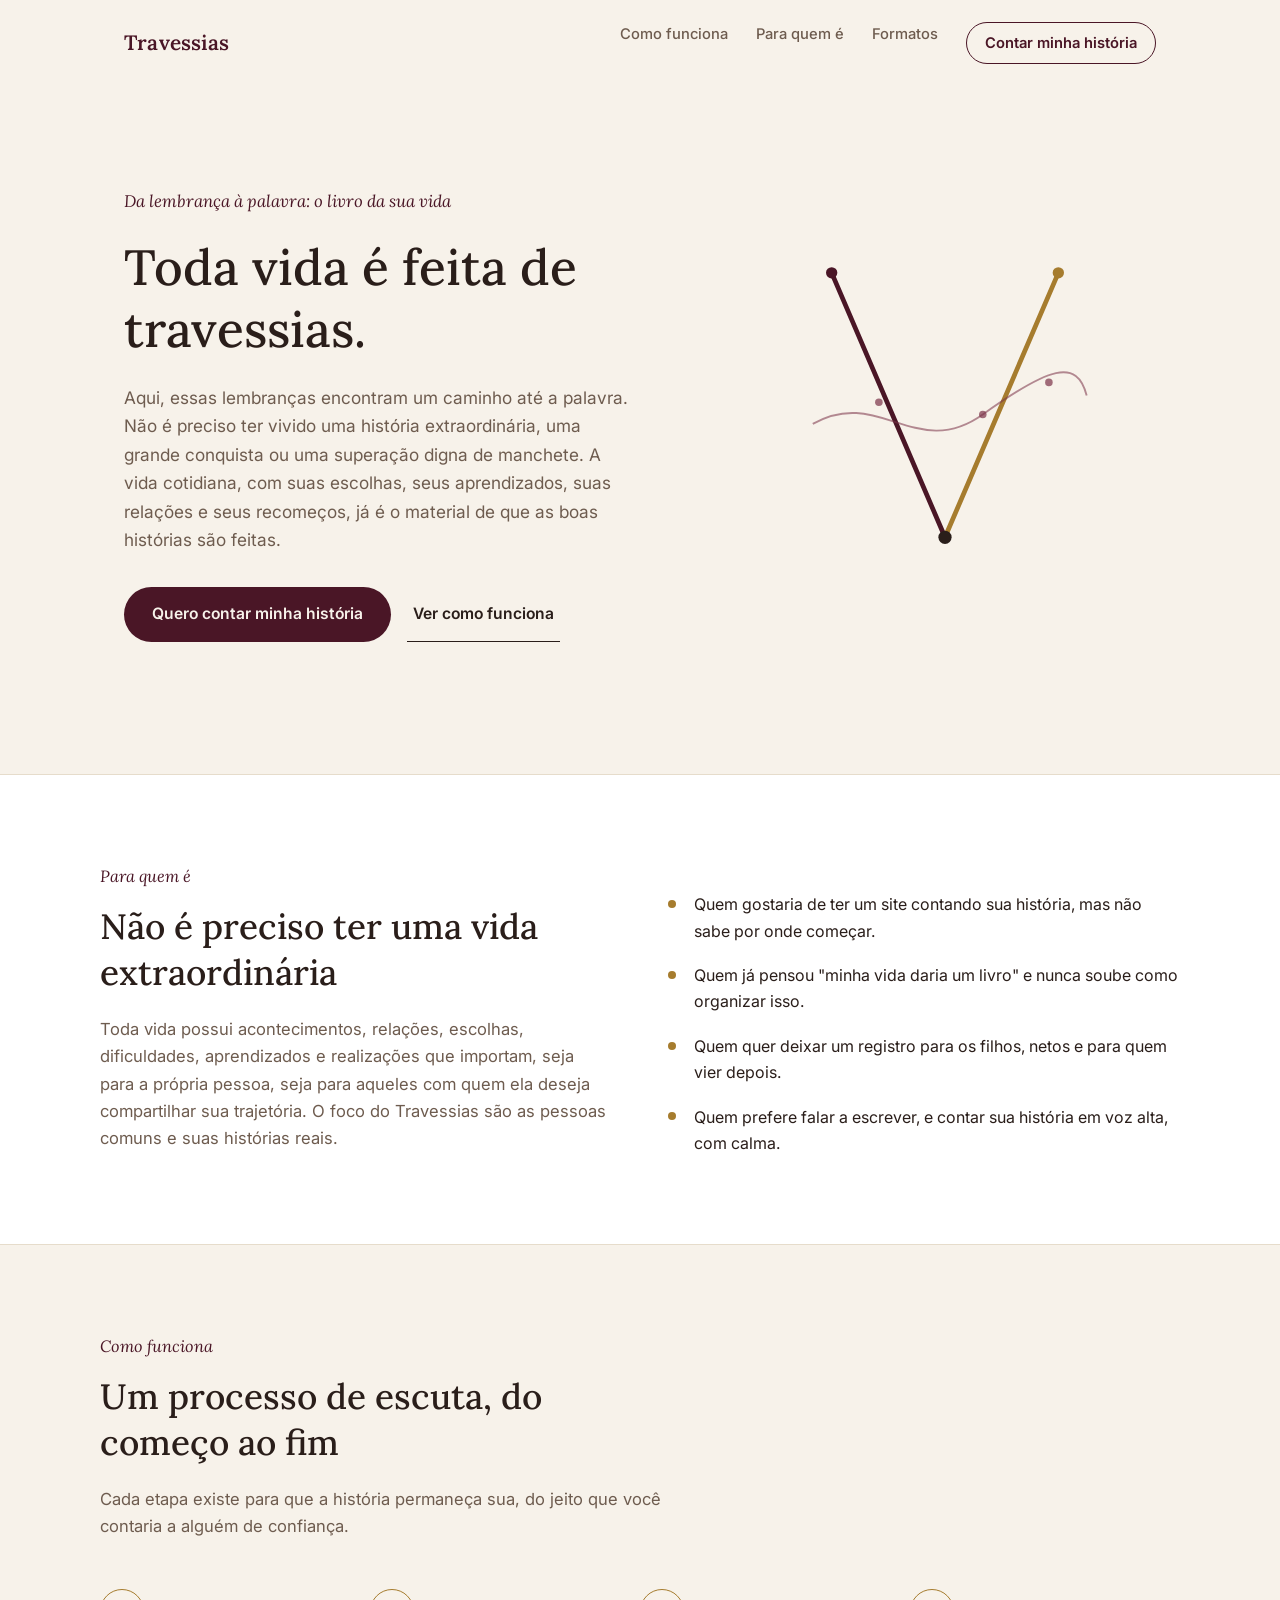
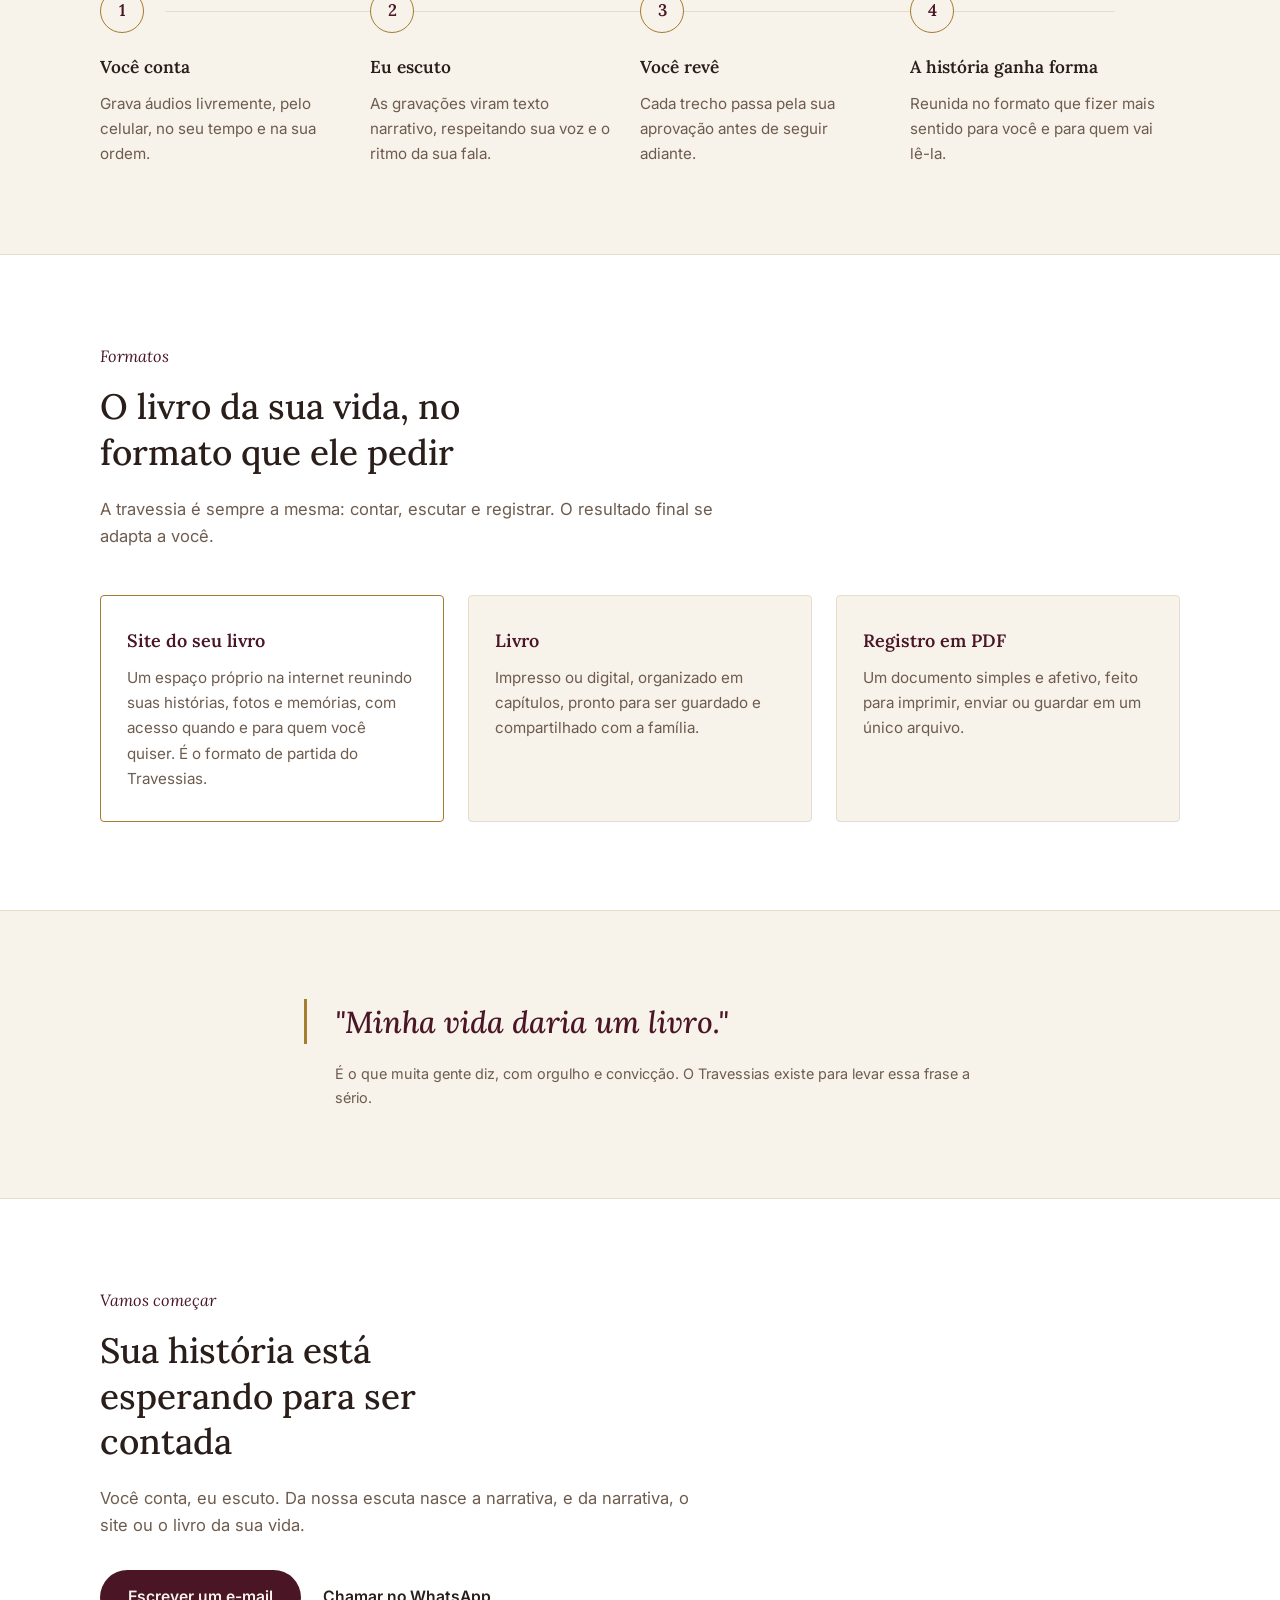
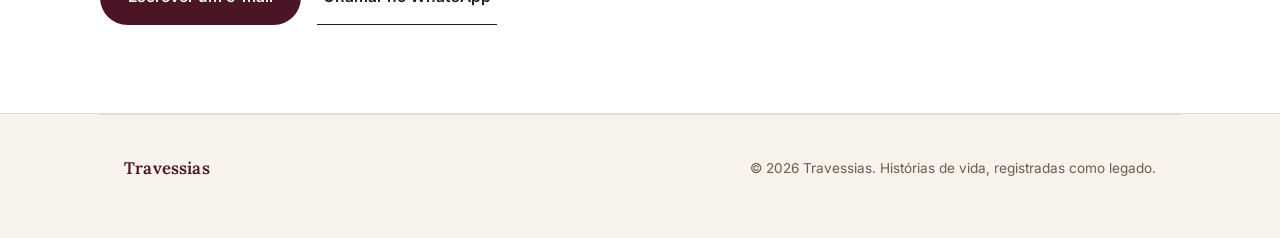
==== index.html @ 2cce1ff2 "Add files via upload" ====
<!doctype html>
<html lang="pt-BR">
<head>
<meta charset="UTF-8">
<meta name="viewport" content="width=device-width, initial-scale=1.0">
<title>Travessias — Da lembrança à palavra: o livro da sua vida</title>
<meta name="description" content="Travessias é um espaço para contar, escutar e registrar histórias de vida. Sua trajetória, transformada em narrativa e, se você quiser, em livro.">
<link rel="stylesheet" href="style.css">
</head>
<body>

<header class="site" id="topo">
  <div class="site-head-row">
    <a class="brand" href="#topo">Travessias</a>
    <nav class="site-nav">
      <a href="#como-funciona">Como funciona</a>
      <a href="#para-quem">Para quem é</a>
      <a href="#formatos">Formatos</a>
      <a class="nav-cta" href="#contato">Contar minha história</a>
    </nav>
  </div>
</header>

<section class="hero">
  <div class="hero-copy">
    <p class="hero-eyebrow">Da lembrança à palavra: o livro da sua vida</p>
    <h1 class="serif">Toda vida é feita de travessias.</h1>
    <p class="lead">Aqui, essas lembranças encontram um caminho até a palavra. Não é preciso ter vivido uma história extraordinária, uma grande conquista ou uma superação digna de manchete. A vida cotidiana, com suas escolhas, seus aprendizados, suas relações e seus recomeços, já é o material de que as boas histórias são feitas.</p>
    <div class="hero-actions">
      <a class="btn-primary" href="#contato">Quero contar minha história</a>
      <a class="btn-secondary" href="#como-funciona">Ver como funciona</a>
    </div>
  </div>

  <div class="hero-art" aria-hidden="true">
    <svg viewBox="0 0 360 420" xmlns="http://www.w3.org/2000/svg" style="width:100%;height:100%;max-width:340px">
      <path d="M60 60 L180 340" stroke="#4a1626" stroke-width="5" stroke-linecap="round" fill="none"/>
      <path d="M300 60 L180 340" stroke="#a67c2e" stroke-width="5" stroke-linecap="round" fill="none"/>
      <path d="M40 220 C 110 180, 150 260, 220 210 S 320 150, 330 190" stroke="#7a3247" stroke-width="2" fill="none" opacity="0.55"/>
      <circle cx="60" cy="60" r="6" fill="#4a1626"/>
      <circle cx="300" cy="60" r="6" fill="#a67c2e"/>
      <circle cx="180" cy="340" r="7" fill="#2a1e1a"/>
      <circle cx="110" cy="197" r="4" fill="#7a3247" opacity="0.7"/>
      <circle cx="220" cy="210" r="4" fill="#7a3247" opacity="0.7"/>
      <circle cx="290" cy="176" r="4" fill="#7a3247" opacity="0.7"/>
    </svg>
  </div>
</section>

<section class="section-alt" id="para-quem">
  <div class="section-inner who-grid">
    <div>
      <p class="section-kicker">Para quem é</p>
      <h2 class="serif section-title">Não é preciso ter uma vida extraordinária</h2>
      <p class="section-text">Toda vida possui acontecimentos, relações, escolhas, dificuldades, aprendizados e realizações que importam, seja para a própria pessoa, seja para aqueles com quem ela deseja compartilhar sua trajetória. O foco do Travessias são as pessoas comuns e suas histórias reais.</p>
    </div>
    <ul class="who-list">
      <li>Quem gostaria de ter um site contando sua história, mas não sabe por onde começar.</li>
      <li>Quem já pensou "minha vida daria um livro" e nunca soube como organizar isso.</li>
      <li>Quem quer deixar um registro para os filhos, netos e para quem vier depois.</li>
      <li>Quem prefere falar a escrever, e contar sua história em voz alta, com calma.</li>
    </ul>
  </div>
</section>

<section id="como-funciona">
  <div class="section-inner">
    <p class="section-kicker">Como funciona</p>
    <h2 class="serif section-title">Um processo de escuta, do começo ao fim</h2>
    <p class="section-text">Cada etapa existe para que a história permaneça sua, do jeito que você contaria a alguém de confiança.</p>

    <div class="process">
      <div class="step">
        <div class="step-mark serif">1</div>
        <h3 class="serif">Você conta</h3>
        <p>Grava áudios livremente, pelo celular, no seu tempo e na sua ordem.</p>
      </div>
      <div class="step">
        <div class="step-mark serif">2</div>
        <h3 class="serif">Eu escuto</h3>
        <p>As gravações viram texto narrativo, respeitando sua voz e o ritmo da sua fala.</p>
      </div>
      <div class="step">
        <div class="step-mark serif">3</div>
        <h3 class="serif">Você revê</h3>
        <p>Cada trecho passa pela sua aprovação antes de seguir adiante.</p>
      </div>
      <div class="step">
        <div class="step-mark serif">4</div>
        <h3 class="serif">A história ganha forma</h3>
        <p>Reunida no formato que fizer mais sentido para você e para quem vai lê-la.</p>
      </div>
    </div>
  </div>
</section>

<section class="section-alt" id="formatos">
  <div class="section-inner">
    <p class="section-kicker">Formatos</p>
    <h2 class="serif section-title">O livro da sua vida, no formato que ele pedir</h2>
    <p class="section-text">A travessia é sempre a mesma: contar, escutar e registrar. O resultado final se adapta a você.</p>

    <div class="formats">
      <div class="format-card format-card-priority">
        <h3 class="serif">Site do seu livro</h3>
        <p>Um espaço próprio na internet reunindo suas histórias, fotos e memórias, com acesso quando e para quem você quiser. É o formato de partida do Travessias.</p>
      </div>
      <div class="format-card">
        <h3 class="serif">Livro</h3>
        <p>Impresso ou digital, organizado em capítulos, pronto para ser guardado e compartilhado com a família.</p>
      </div>
      <div class="format-card">
        <h3 class="serif">Registro em PDF</h3>
        <p>Um documento simples e afetivo, feito para imprimir, enviar ou guardar em um único arquivo.</p>
      </div>
    </div>
  </div>
</section>

<section>
  <div class="quote-block">
    <blockquote class="serif">"Minha vida daria um livro."</blockquote>
    <cite>É o que muita gente diz, com orgulho e convicção. O Travessias existe para levar essa frase a sério.</cite>
  </div>
</section>

<section class="section-alt cta-final" id="contato">
  <div class="section-inner">
    <p class="section-kicker">Vamos começar</p>
    <h2 class="serif section-title">Sua história está esperando para ser contada</h2>
    <p class="section-text">Você conta, eu escuto. Da nossa escuta nasce a narrativa, e da narrativa, o site ou o livro da sua vida.</p>
    <div class="contact-row">
      <a class="btn-primary" href="mailto:contato@travessias.com.br">Escrever um e-mail</a>
      <a class="btn-secondary" href="https://wa.me/5500000000000" target="_blank" rel="noopener">Chamar no WhatsApp</a>
    </div>
  </div>
</section>

<footer class="site">
  <a class="brand serif" href="#topo">Travessias</a>
  <p>© 2026 Travessias. Histórias de vida, registradas como legado.</p>
</footer>

<script>
  const header = document.querySelector('header.site');
  window.addEventListener('scroll', () => {
    header.classList.toggle('scrolled', window.scrollY > 8);
  }, { passive: true });
</script>

</body>
</html>
---- style.css ----
@import url('https://fonts.googleapis.com/css2?family=Lora:ital,wght@0,400;0,500;0,600;1,400;1,500&family=Inter:wght@400;500;600;700&display=swap');

:root {
  --paper: #f7f2ea;
  --surface: #ffffff;
  --ink: #2a1e1a;
  --ink-soft: #6e5c4f;
  --line: #e6dccb;
  --max-wide: 1080px;

  --maroon: #4a1626;
  --maroon-soft: #7a3247;
  --maroon-tint: #f1e3e6;
  --gold: #a67c2e;
  --gold-tint: #f3ecdc;
}

* { box-sizing: border-box; }
html { -webkit-text-size-adjust: 100%; scroll-behavior: smooth; }

body {
  margin: 0;
  background: var(--paper);
  color: var(--ink);
  font-family: 'Inter', -apple-system, sans-serif;
  font-size: 17px;
  line-height: 1.65;
  -webkit-font-smoothing: antialiased;
}

a { color: inherit; }
.serif { font-family: 'Lora', Georgia, serif; }
img { max-width: 100%; }

/* ---------- Header ---------- */
header.site {
  background: var(--paper);
  position: sticky;
  top: 0;
  z-index: 10;
  border-bottom: 1px solid transparent;
  transition: border-color 0.2s ease, background 0.2s ease;
}
header.site.scrolled {
  background: rgba(247, 242, 234, 0.92);
  backdrop-filter: blur(6px);
  border-bottom-color: var(--line);
}

.site-head-row {
  max-width: var(--max-wide);
  margin: 0 auto;
  padding: 22px 24px;
  display: flex;
  justify-content: space-between;
  align-items: center;
  gap: 16px;
}

.brand {
  font-family: 'Lora', serif;
  font-weight: 600;
  font-size: 1.3rem;
  color: var(--maroon);
  letter-spacing: 0.01em;
  text-decoration: none;
}

.site-nav {
  display: flex;
  gap: 28px;
}
.site-nav a {
  font-size: 0.92rem;
  font-weight: 500;
  color: var(--ink-soft);
  text-decoration: none;
}
.site-nav a:hover { color: var(--maroon); }

.nav-cta {
  border: 1px solid var(--maroon);
  border-radius: 999px;
  padding: 8px 18px;
  color: var(--maroon) !important;
  font-weight: 600 !important;
}
.nav-cta:hover { background: var(--maroon); color: var(--paper) !important; }

/* ---------- Hero ---------- */
.hero {
  position: relative;
  max-width: var(--max-wide);
  margin: 0 auto;
  padding: 64px 24px 96px;
  display: grid;
  grid-template-columns: 1.15fr 0.85fr;
  gap: 40px;
  align-items: center;
  overflow: hidden;
}

.hero-eyebrow {
  font-family: 'Lora', serif;
  font-style: italic;
  color: var(--maroon);
  font-size: 1.05rem;
  margin: 0 0 20px;
}

.hero h1 {
  font-family: 'Lora', serif;
  font-weight: 500;
  font-size: clamp(2.1rem, 4.2vw, 3.1rem);
  line-height: 1.25;
  margin: 0 0 24px;
  max-width: 15ch;
}

.hero p.lead {
  color: var(--ink-soft);
  font-size: 1.08rem;
  max-width: 46ch;
  margin: 0 0 32px;
}

.hero-actions {
  display: flex;
  gap: 16px;
  flex-wrap: wrap;
}

.btn-primary {
  display: inline-block;
  background: var(--maroon);
  color: var(--paper);
  text-decoration: none;
  font-weight: 600;
  font-size: 0.98rem;
  padding: 14px 28px;
  border-radius: 999px;
  transition: background 0.2s ease;
}
.btn-primary:hover { background: var(--maroon-soft); }

.btn-secondary {
  display: inline-flex;
  align-items: center;
  color: var(--ink);
  text-decoration: none;
  font-weight: 600;
  font-size: 0.98rem;
  padding: 14px 6px;
  border-bottom: 1px solid var(--ink);
}
.btn-secondary:hover { color: var(--maroon); border-color: var(--maroon); }

.hero-art {
  position: relative;
  aspect-ratio: 4 / 5;
  display: flex;
  align-items: center;
  justify-content: center;
}

/* ---------- Section shell ---------- */
section {
  padding: 88px 24px;
}
.section-inner {
  max-width: var(--max-wide);
  margin: 0 auto;
}
.section-alt { background: var(--surface); border-top: 1px solid var(--line); border-bottom: 1px solid var(--line); }

.section-kicker {
  font-family: 'Lora', serif;
  font-style: italic;
  color: var(--maroon);
  font-size: 1.02rem;
  margin: 0 0 14px;
}

.section-title {
  font-family: 'Lora', serif;
  font-weight: 500;
  font-size: clamp(1.6rem, 3vw, 2.2rem);
  line-height: 1.3;
  margin: 0 0 20px;
  max-width: 22ch;
}

.section-text {
  color: var(--ink-soft);
  font-size: 1.04rem;
  max-width: 62ch;
  margin: 0;
}

/* ---------- Para quem é ---------- */
.who-grid {
  display: grid;
  grid-template-columns: 1fr 1fr;
  gap: 56px;
  align-items: start;
}

.who-list {
  list-style: none;
  margin: 28px 0 0;
  padding: 0;
  display: grid;
  gap: 18px;
}
.who-list li {
  padding-left: 26px;
  position: relative;
  color: var(--ink);
  font-size: 1rem;
}
.who-list li::before {
  content: "";
  position: absolute;
  left: 0;
  top: 0.55em;
  width: 8px;
  height: 8px;
  border-radius: 50%;
  background: var(--gold);
}

/* ---------- Como funciona ---------- */
.process {
  display: grid;
  grid-template-columns: repeat(4, 1fr);
  gap: 0;
  margin-top: 48px;
  position: relative;
}
.process::before {
  content: "";
  position: absolute;
  top: 22px;
  left: 6%;
  right: 6%;
  height: 1px;
  background: var(--line);
}
.step {
  position: relative;
  padding-right: 24px;
}
.step-mark {
  width: 44px;
  height: 44px;
  border-radius: 50%;
  background: var(--paper);
  border: 1px solid var(--gold);
  color: var(--maroon);
  font-family: 'Lora', serif;
  font-weight: 600;
  font-size: 1.05rem;
  display: flex;
  align-items: center;
  justify-content: center;
  margin-bottom: 20px;
  position: relative;
  z-index: 1;
}
.step h3 {
  font-family: 'Lora', serif;
  font-weight: 600;
  font-size: 1.08rem;
  margin: 0 0 10px;
}
.step p {
  color: var(--ink-soft);
  font-size: 0.95rem;
  margin: 0;
  max-width: 30ch;
}

/* ---------- Formatos ---------- */
.formats {
  display: grid;
  grid-template-columns: repeat(3, 1fr);
  gap: 24px;
  margin-top: 44px;
}
.format-card {
  background: var(--paper);
  border: 1px solid var(--line);
  border-radius: 4px;
  padding: 30px 26px;
}
.format-card-priority {
  border-color: var(--gold);
  background: var(--surface);
}

.format-card h3 {
  font-family: 'Lora', serif;
  font-weight: 600;
  font-size: 1.12rem;
  margin: 0 0 10px;
  color: var(--maroon);
}
.format-card p {
  color: var(--ink-soft);
  font-size: 0.95rem;
  margin: 0;
}

/* ---------- Citação ---------- */
.quote-block {
  max-width: 720px;
  margin: 0 auto;
  text-align: left;
  padding: 0 24px;
}
.quote-block blockquote {
  font-family: 'Lora', serif;
  font-style: italic;
  font-weight: 500;
  font-size: clamp(1.4rem, 2.6vw, 1.9rem);
  line-height: 1.5;
  color: var(--maroon);
  margin: 0;
  border-left: 3px solid var(--gold);
  padding-left: 28px;
}
.quote-block cite {
  display: block;
  margin-top: 18px;
  font-style: normal;
  font-size: 0.9rem;
  color: var(--ink-soft);
  padding-left: 31px;
}

/* ---------- Contato / CTA final ---------- */
.cta-final {
  text-align: left;
}
.cta-final .section-title { max-width: 18ch; }
.contact-row {
  display: flex;
  gap: 16px;
  flex-wrap: wrap;
  margin-top: 30px;
}

/* ---------- Footer ---------- */
footer.site {
  max-width: var(--max-wide);
  margin: 0 auto;
  padding: 40px 24px 56px;
  border-top: 1px solid var(--line);
  display: flex;
  justify-content: space-between;
  align-items: center;
  flex-wrap: wrap;
  gap: 12px;
}
footer.site .brand { font-size: 1.05rem; }
footer.site p {
  font-size: 0.85rem;
  color: var(--ink-soft);
  margin: 0;
}

/* ---------- Responsive ---------- */
@media (max-width: 860px) {
  .hero { grid-template-columns: 1fr; padding-top: 40px; }
  .hero-art { aspect-ratio: 16 / 9; order: -1; }
  .who-grid { grid-template-columns: 1fr; gap: 32px; }
  .process { grid-template-columns: 1fr 1fr; gap: 36px 24px; }
  .process::before { display: none; }
  .formats { grid-template-columns: 1fr; }
}
@media (max-width: 560px) {
  .process { grid-template-columns: 1fr; }
  .site-nav { display: none; }
}

@media (prefers-reduced-motion: reduce) {
  html { scroll-behavior: auto; }
  * { transition: none !important; }
}
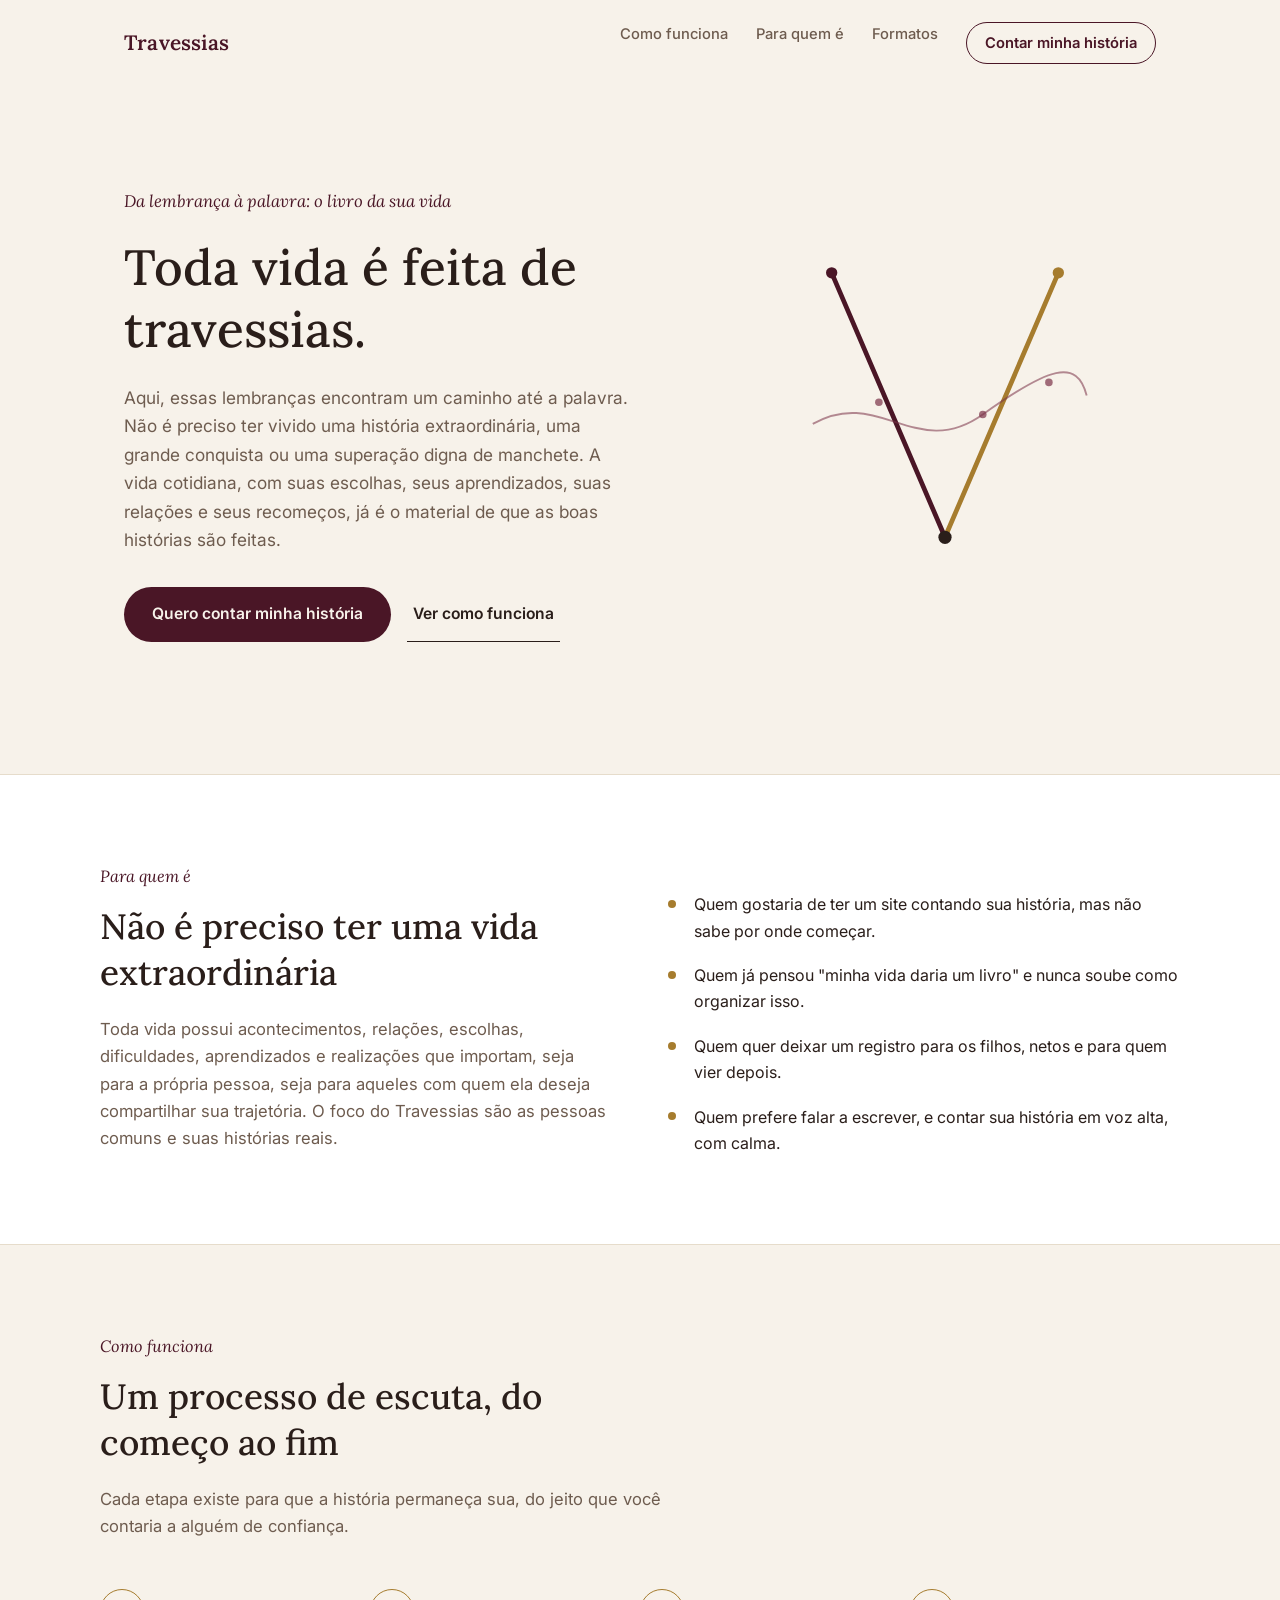
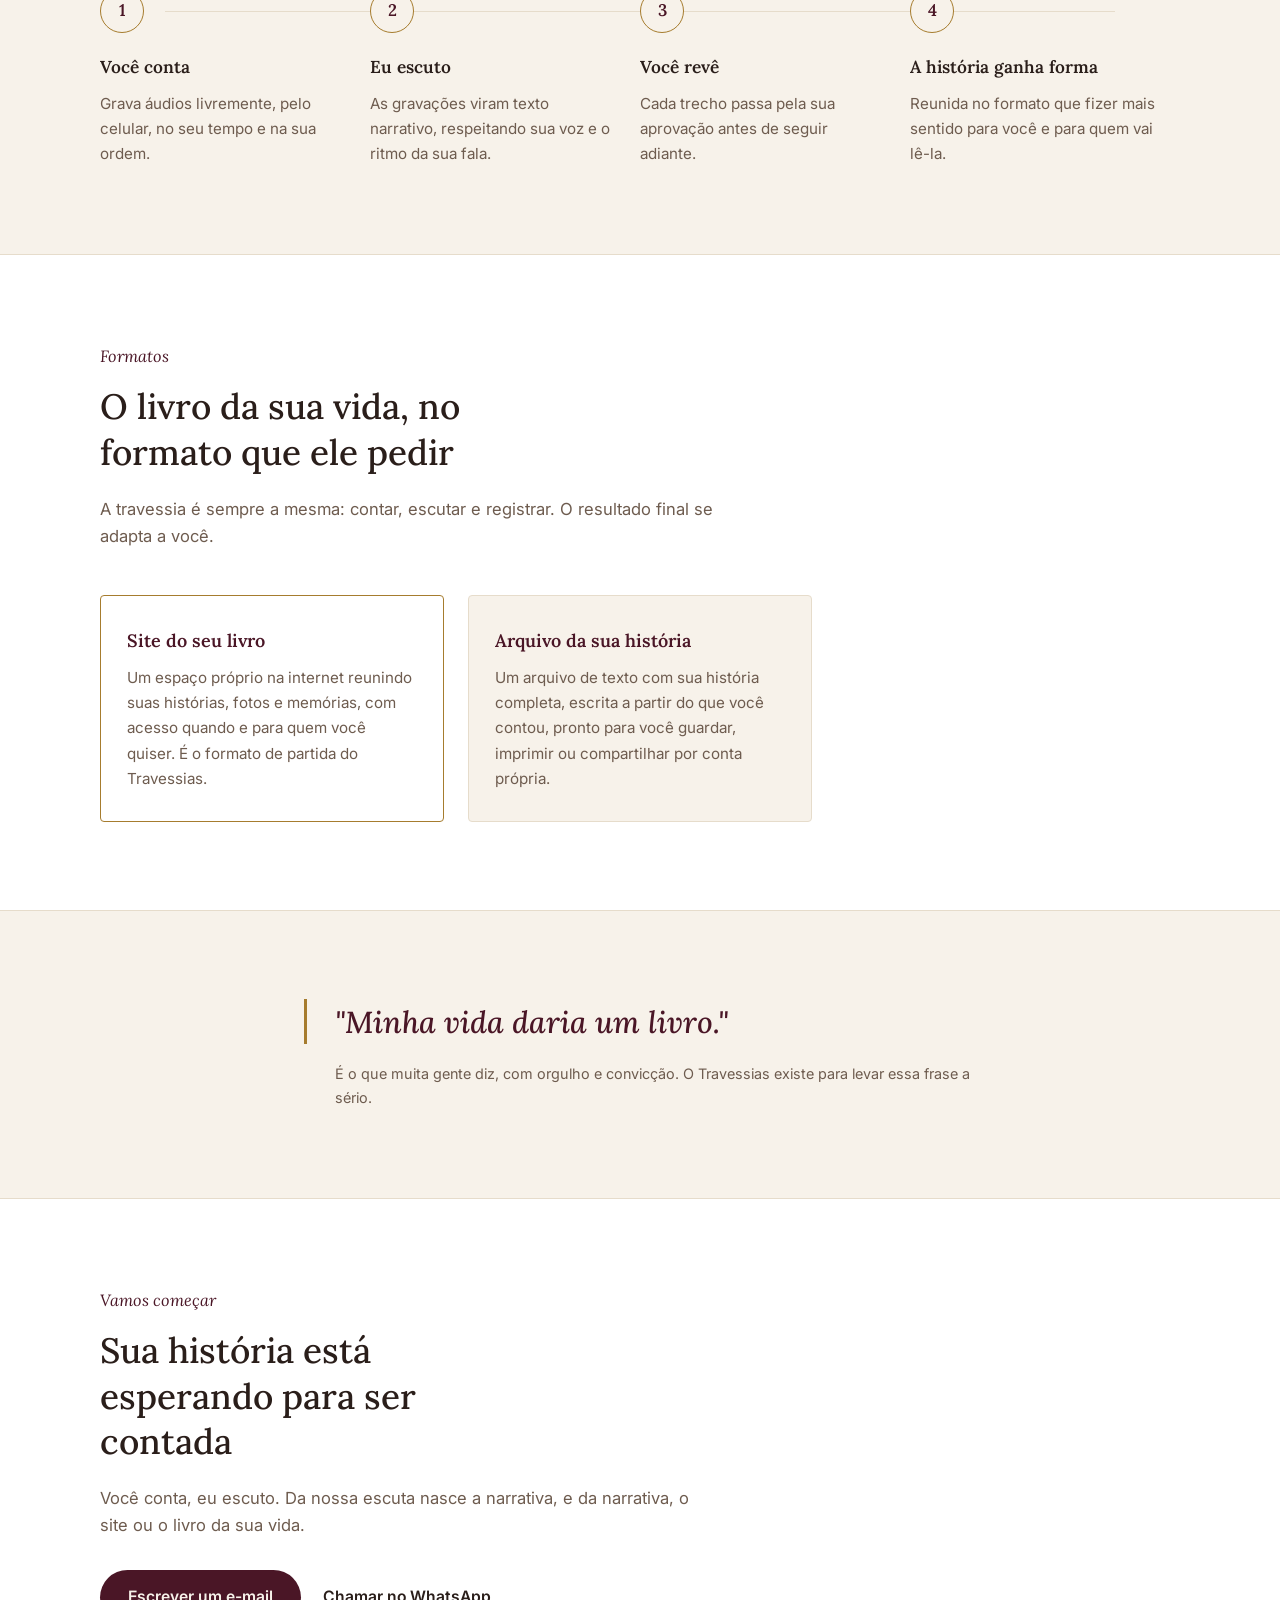
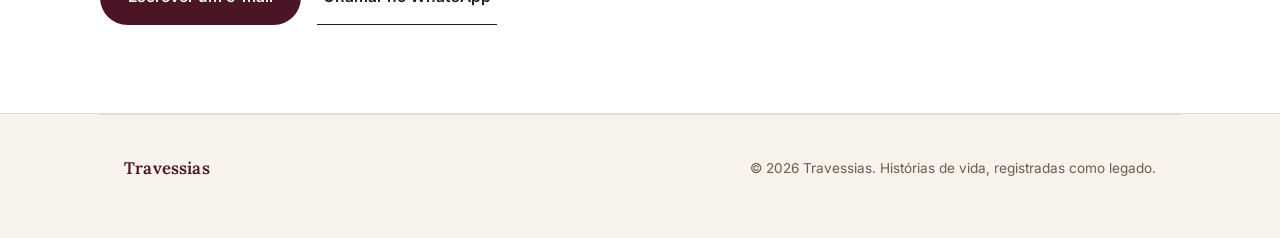
==== commit 7e61f5a7: "Add files via upload" ====
--- a/index.html
+++ b/index.html
@@ -100,18 +100,14 @@
     <h2 class="serif section-title">O livro da sua vida, no formato que ele pedir</h2>
     <p class="section-text">A travessia é sempre a mesma: contar, escutar e registrar. O resultado final se adapta a você.</p>
 
-    <div class="formats">
+    <div class="formats formats-2">
       <div class="format-card format-card-priority">
         <h3 class="serif">Site do seu livro</h3>
         <p>Um espaço próprio na internet reunindo suas histórias, fotos e memórias, com acesso quando e para quem você quiser. É o formato de partida do Travessias.</p>
       </div>
       <div class="format-card">
-        <h3 class="serif">Livro</h3>
-        <p>Impresso ou digital, organizado em capítulos, pronto para ser guardado e compartilhado com a família.</p>
-      </div>
-      <div class="format-card">
-        <h3 class="serif">Registro em PDF</h3>
-        <p>Um documento simples e afetivo, feito para imprimir, enviar ou guardar em um único arquivo.</p>
+        <h3 class="serif">Arquivo da sua história</h3>
+        <p>Um arquivo de texto com sua história completa, escrita a partir do que você contou, pronto para você guardar, imprimir ou compartilhar por conta própria.</p>
       </div>
     </div>
   </div>
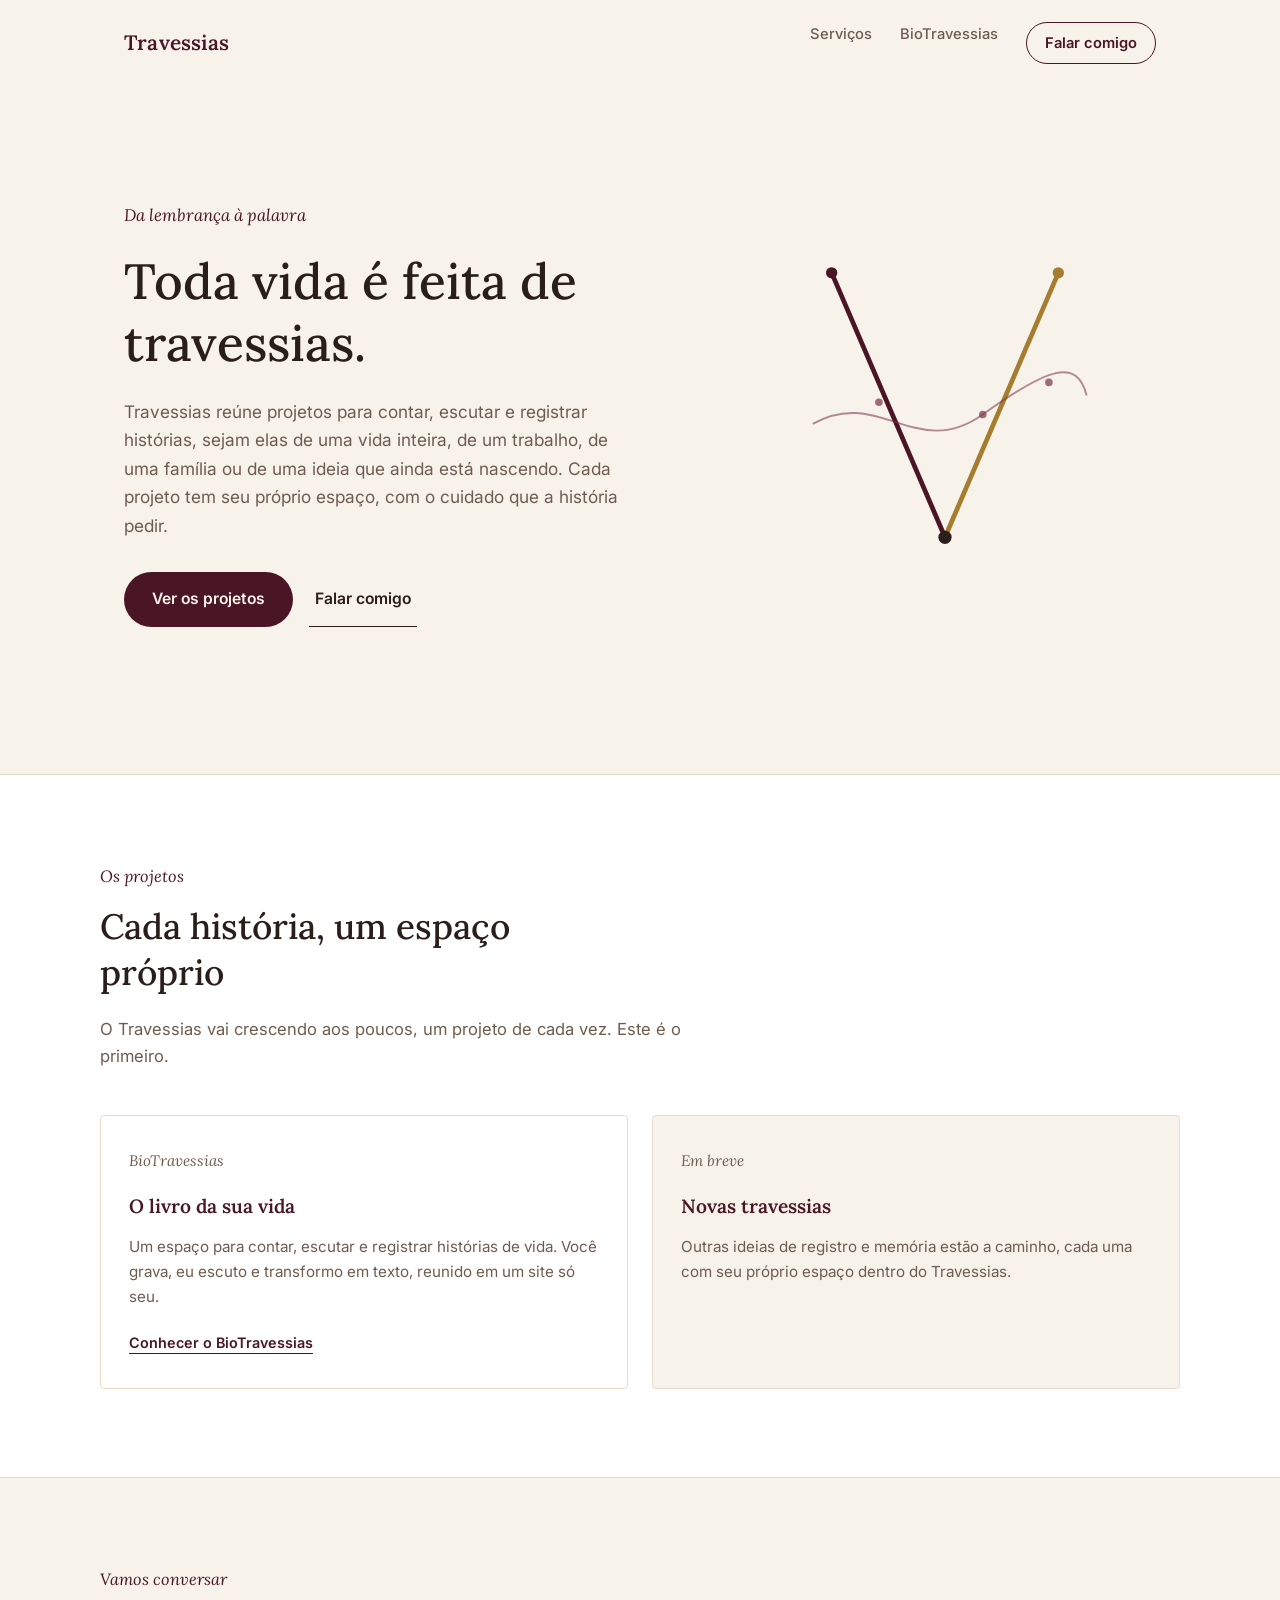
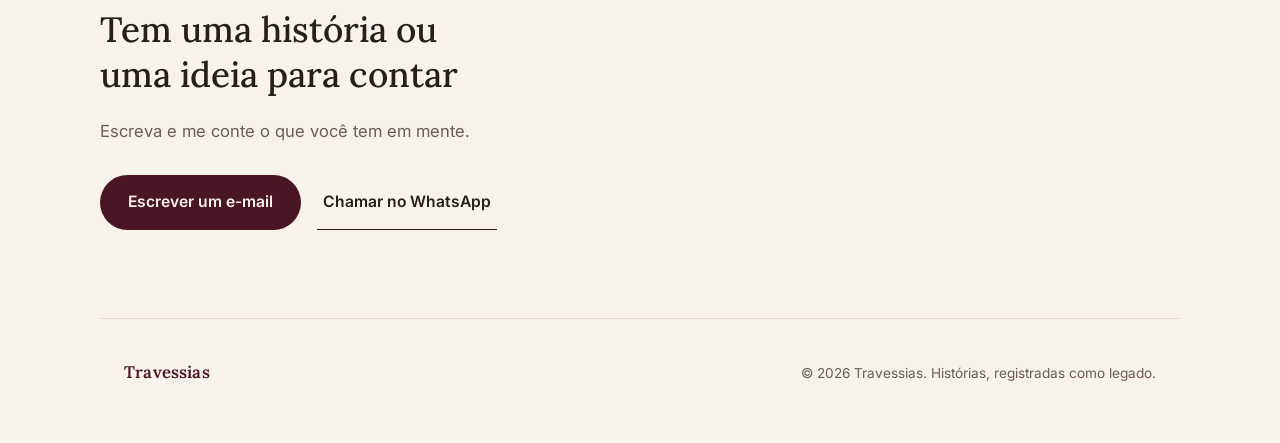
==== commit f2fb42d2: "Add files via upload" ====
--- a/index.html
+++ b/index.html
@@ -3,8 +3,8 @@
 <head>
 <meta charset="UTF-8">
 <meta name="viewport" content="width=device-width, initial-scale=1.0">
-<title>Travessias — Da lembrança à palavra: o livro da sua vida</title>
-<meta name="description" content="Travessias é um espaço para contar, escutar e registrar histórias de vida. Sua trajetória, transformada em narrativa e, se você quiser, em livro.">
+<title>Travessias — Da lembrança à palavra</title>
+<meta name="description" content="Travessias reúne projetos para contar, escutar e registrar histórias. O primeiro deles é o BioTravessias, dedicado a histórias de vida.">
 <link rel="stylesheet" href="style.css">
 </head>
 <body>
@@ -13,22 +13,21 @@
   <div class="site-head-row">
     <a class="brand" href="#topo">Travessias</a>
     <nav class="site-nav">
-      <a href="#como-funciona">Como funciona</a>
-      <a href="#para-quem">Para quem é</a>
-      <a href="#formatos">Formatos</a>
-      <a class="nav-cta" href="#contato">Contar minha história</a>
+      <a href="#servicos">Serviços</a>
+      <a href="biotravessias.html">BioTravessias</a>
+      <a class="nav-cta" href="#contato">Falar comigo</a>
     </nav>
   </div>
 </header>
 
 <section class="hero">
   <div class="hero-copy">
-    <p class="hero-eyebrow">Da lembrança à palavra: o livro da sua vida</p>
+    <p class="hero-eyebrow">Da lembrança à palavra</p>
     <h1 class="serif">Toda vida é feita de travessias.</h1>
-    <p class="lead">Aqui, essas lembranças encontram um caminho até a palavra. Não é preciso ter vivido uma história extraordinária, uma grande conquista ou uma superação digna de manchete. A vida cotidiana, com suas escolhas, seus aprendizados, suas relações e seus recomeços, já é o material de que as boas histórias são feitas.</p>
+    <p class="lead">Travessias reúne projetos para contar, escutar e registrar histórias, sejam elas de uma vida inteira, de um trabalho, de uma família ou de uma ideia que ainda está nascendo. Cada projeto tem seu próprio espaço, com o cuidado que a história pedir.</p>
     <div class="hero-actions">
-      <a class="btn-primary" href="#contato">Quero contar minha história</a>
-      <a class="btn-secondary" href="#como-funciona">Ver como funciona</a>
+      <a class="btn-primary" href="#servicos">Ver os projetos</a>
+      <a class="btn-secondary" href="#contato">Falar comigo</a>
     </div>
   </div>
 
@@ -47,84 +46,34 @@
   </div>
 </section>
 
-<section class="section-alt" id="para-quem">
-  <div class="section-inner who-grid">
-    <div>
-      <p class="section-kicker">Para quem é</p>
-      <h2 class="serif section-title">Não é preciso ter uma vida extraordinária</h2>
-      <p class="section-text">Toda vida possui acontecimentos, relações, escolhas, dificuldades, aprendizados e realizações que importam, seja para a própria pessoa, seja para aqueles com quem ela deseja compartilhar sua trajetória. O foco do Travessias são as pessoas comuns e suas histórias reais.</p>
-    </div>
-    <ul class="who-list">
-      <li>Quem gostaria de ter um site contando sua história, mas não sabe por onde começar.</li>
-      <li>Quem já pensou "minha vida daria um livro" e nunca soube como organizar isso.</li>
-      <li>Quem quer deixar um registro para os filhos, netos e para quem vier depois.</li>
-      <li>Quem prefere falar a escrever, e contar sua história em voz alta, com calma.</li>
-    </ul>
-  </div>
-</section>
+<section class="section-alt" id="servicos">
+  <div class="section-inner">
+    <p class="section-kicker">Os projetos</p>
+    <h2 class="serif section-title">Cada história, um espaço próprio</h2>
+    <p class="section-text">O Travessias vai crescendo aos poucos, um projeto de cada vez. Este é o primeiro.</p>
 
-<section id="como-funciona">
-  <div class="section-inner">
-    <p class="section-kicker">Como funciona</p>
-    <h2 class="serif section-title">Um processo de escuta, do começo ao fim</h2>
-    <p class="section-text">Cada etapa existe para que a história permaneça sua, do jeito que você contaria a alguém de confiança.</p>
+    <div class="services">
+      <a class="service-card" href="biotravessias.html">
+        <p class="service-tag serif">BioTravessias</p>
+        <h3 class="serif">O livro da sua vida</h3>
+        <p>Um espaço para contar, escutar e registrar histórias de vida. Você grava, eu escuto e transformo em texto, reunido em um site só seu.</p>
+        <span class="service-link">Conhecer o BioTravessias</span>
+      </a>
 
-    <div class="process">
-      <div class="step">
-        <div class="step-mark serif">1</div>
-        <h3 class="serif">Você conta</h3>
-        <p>Grava áudios livremente, pelo celular, no seu tempo e na sua ordem.</p>
-      </div>
-      <div class="step">
-        <div class="step-mark serif">2</div>
-        <h3 class="serif">Eu escuto</h3>
-        <p>As gravações viram texto narrativo, respeitando sua voz e o ritmo da sua fala.</p>
-      </div>
-      <div class="step">
-        <div class="step-mark serif">3</div>
-        <h3 class="serif">Você revê</h3>
-        <p>Cada trecho passa pela sua aprovação antes de seguir adiante.</p>
-      </div>
-      <div class="step">
-        <div class="step-mark serif">4</div>
-        <h3 class="serif">A história ganha forma</h3>
-        <p>Reunida no formato que fizer mais sentido para você e para quem vai lê-la.</p>
+      <div class="service-card service-card-soon">
+        <p class="service-tag serif">Em breve</p>
+        <h3 class="serif">Novas travessias</h3>
+        <p>Outras ideias de registro e memória estão a caminho, cada uma com seu próprio espaço dentro do Travessias.</p>
       </div>
     </div>
   </div>
 </section>
 
-<section class="section-alt" id="formatos">
+<section class="cta-final" id="contato">
   <div class="section-inner">
-    <p class="section-kicker">Formatos</p>
-    <h2 class="serif section-title">O livro da sua vida, no formato que ele pedir</h2>
-    <p class="section-text">A travessia é sempre a mesma: contar, escutar e registrar. O resultado final se adapta a você.</p>
-
-    <div class="formats formats-2">
-      <div class="format-card format-card-priority">
-        <h3 class="serif">Site do seu livro</h3>
-        <p>Um espaço próprio na internet reunindo suas histórias, fotos e memórias, com acesso quando e para quem você quiser. É o formato de partida do Travessias.</p>
-      </div>
-      <div class="format-card">
-        <h3 class="serif">Arquivo da sua história</h3>
-        <p>Um arquivo de texto com sua história completa, escrita a partir do que você contou, pronto para você guardar, imprimir ou compartilhar por conta própria.</p>
-      </div>
-    </div>
-  </div>
-</section>
-
-<section>
-  <div class="quote-block">
-    <blockquote class="serif">"Minha vida daria um livro."</blockquote>
-    <cite>É o que muita gente diz, com orgulho e convicção. O Travessias existe para levar essa frase a sério.</cite>
-  </div>
-</section>
-
-<section class="section-alt cta-final" id="contato">
-  <div class="section-inner">
-    <p class="section-kicker">Vamos começar</p>
-    <h2 class="serif section-title">Sua história está esperando para ser contada</h2>
-    <p class="section-text">Você conta, eu escuto. Da nossa escuta nasce a narrativa, e da narrativa, o site ou o livro da sua vida.</p>
+    <p class="section-kicker">Vamos conversar</p>
+    <h2 class="serif section-title">Tem uma história ou uma ideia para contar</h2>
+    <p class="section-text">Escreva e me conte o que você tem em mente.</p>
     <div class="contact-row">
       <a class="btn-primary" href="mailto:contato@travessias.com.br">Escrever um e-mail</a>
       <a class="btn-secondary" href="https://wa.me/5500000000000" target="_blank" rel="noopener">Chamar no WhatsApp</a>
@@ -134,7 +83,7 @@
 
 <footer class="site">
   <a class="brand serif" href="#topo">Travessias</a>
-  <p>© 2026 Travessias. Histórias de vida, registradas como legado.</p>
+  <p>© 2026 Travessias. Histórias, registradas como legado.</p>
 </footer>
 
 <script>
--- a/style.css
+++ b/style.css
@@ -57,6 +57,14 @@
   gap: 16px;
 }
 
+.brand-block {
+  display: flex;
+  flex-direction: column;
+  gap: 2px;
+  text-decoration: none;
+  line-height: 1.1;
+}
+
 .brand {
   font-family: 'Lora', serif;
   font-weight: 600;
@@ -64,6 +72,13 @@
   color: var(--maroon);
   letter-spacing: 0.01em;
   text-decoration: none;
+}
+
+.product-tag {
+  font-style: italic;
+  font-weight: 500;
+  font-size: 0.78rem;
+  color: var(--gold);
 }
 
 .site-nav {
@@ -280,6 +295,55 @@
   max-width: 30ch;
 }
 
+/* ---------- Serviços (portal) ---------- */
+.services {
+  display: grid;
+  grid-template-columns: repeat(2, 1fr);
+  gap: 24px;
+  margin-top: 44px;
+}
+.service-card {
+  display: block;
+  background: var(--surface);
+  border: 1px solid var(--line);
+  border-radius: 4px;
+  padding: 32px 28px;
+  text-decoration: none;
+  color: var(--ink);
+  transition: border-color 0.2s ease;
+}
+.service-card:not(.service-card-soon):hover {
+  border-color: var(--gold);
+}
+.service-card-soon {
+  background: var(--paper);
+  color: var(--ink-soft);
+}
+.service-tag {
+  font-style: italic;
+  color: var(--gold);
+  font-size: 0.85rem;
+  margin: 0 0 10px;
+}
+.service-card h3 {
+  font-weight: 600;
+  font-size: 1.2rem;
+  margin: 0 0 12px;
+  color: var(--maroon);
+}
+.service-card p {
+  font-size: 0.95rem;
+  color: var(--ink-soft);
+  margin: 0 0 18px;
+}
+.service-link {
+  font-size: 0.9rem;
+  font-weight: 600;
+  color: var(--maroon);
+  border-bottom: 1px solid var(--maroon);
+  padding-bottom: 2px;
+}
+
 /* ---------- Formatos ---------- */
 .formats {
   display: grid;
@@ -287,6 +351,7 @@
   gap: 24px;
   margin-top: 44px;
 }
+.formats-2 { grid-template-columns: repeat(2, 1fr); max-width: 760px; }
 .format-card {
   background: var(--paper);
   border: 1px solid var(--line);
@@ -374,6 +439,7 @@
   .hero { grid-template-columns: 1fr; padding-top: 40px; }
   .hero-art { aspect-ratio: 16 / 9; order: -1; }
   .who-grid { grid-template-columns: 1fr; gap: 32px; }
+  .services { grid-template-columns: 1fr; }
   .process { grid-template-columns: 1fr 1fr; gap: 36px 24px; }
   .process::before { display: none; }
   .formats { grid-template-columns: 1fr; }
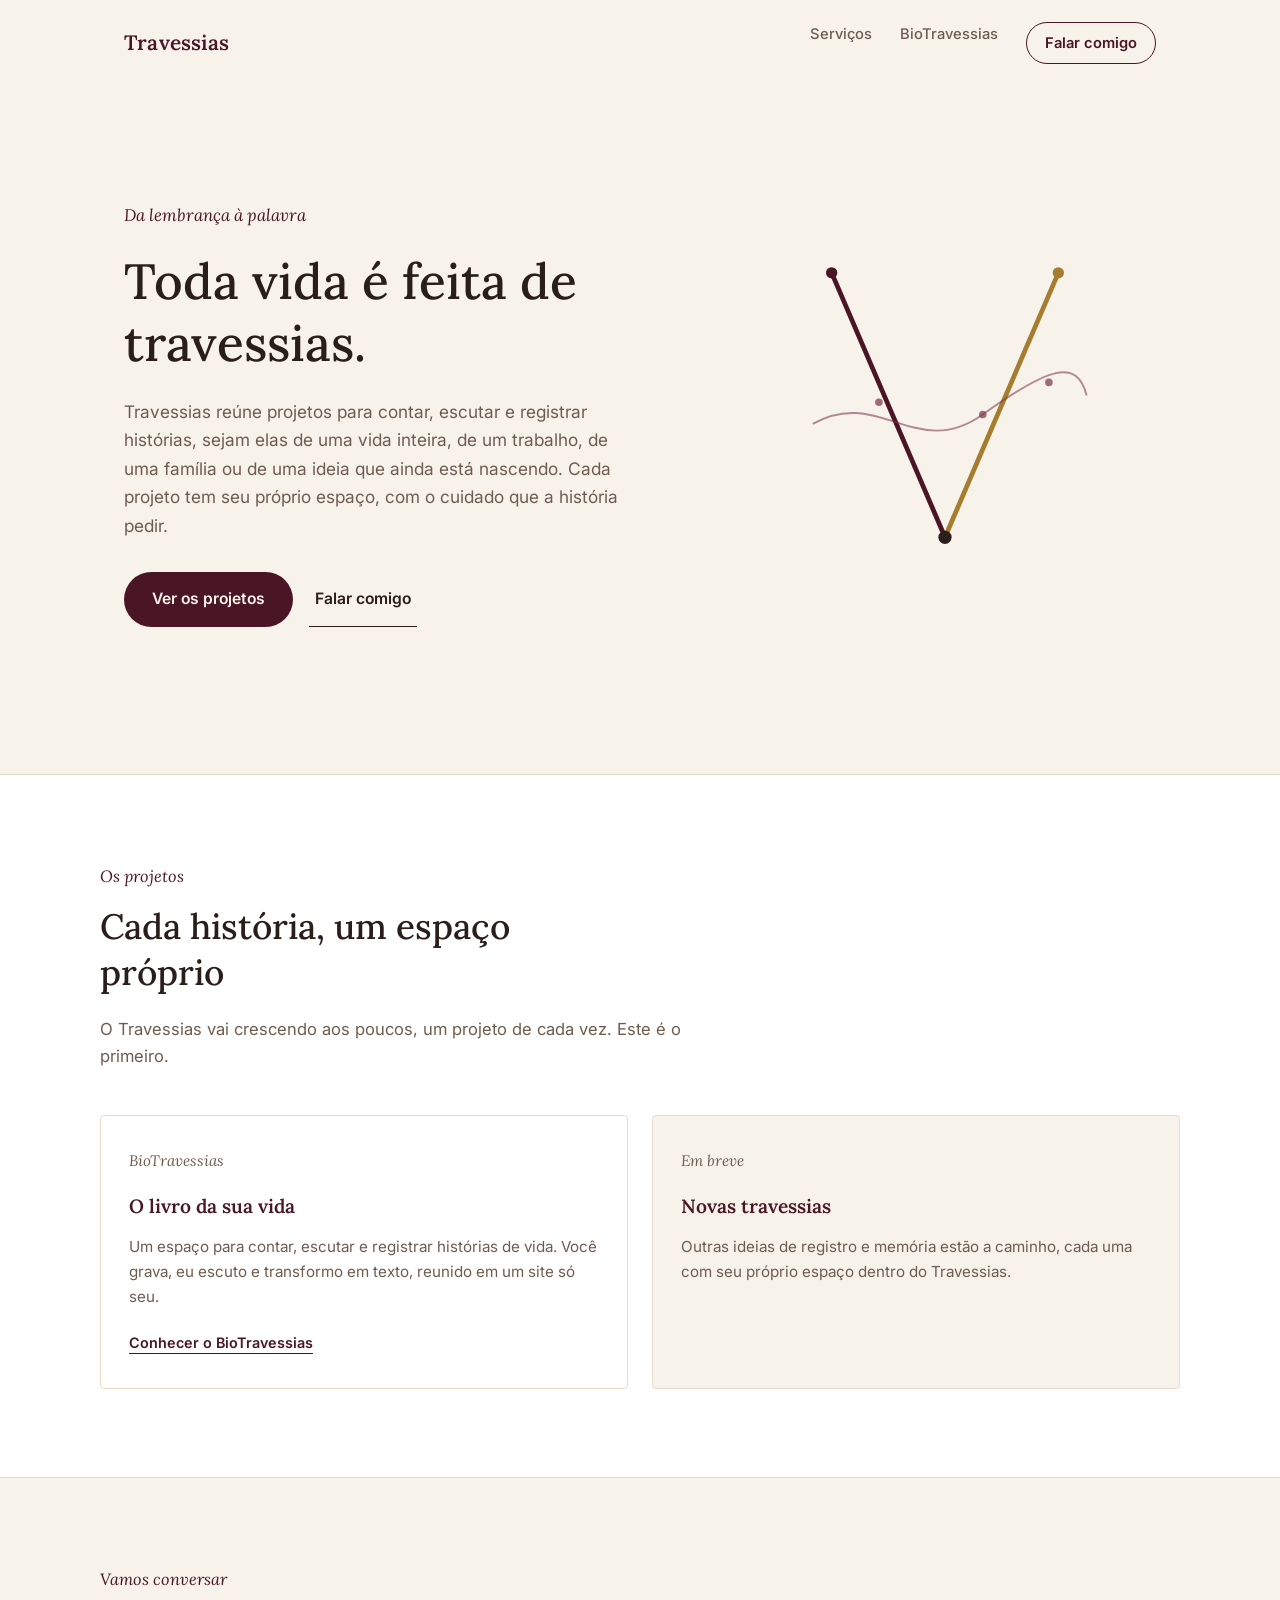
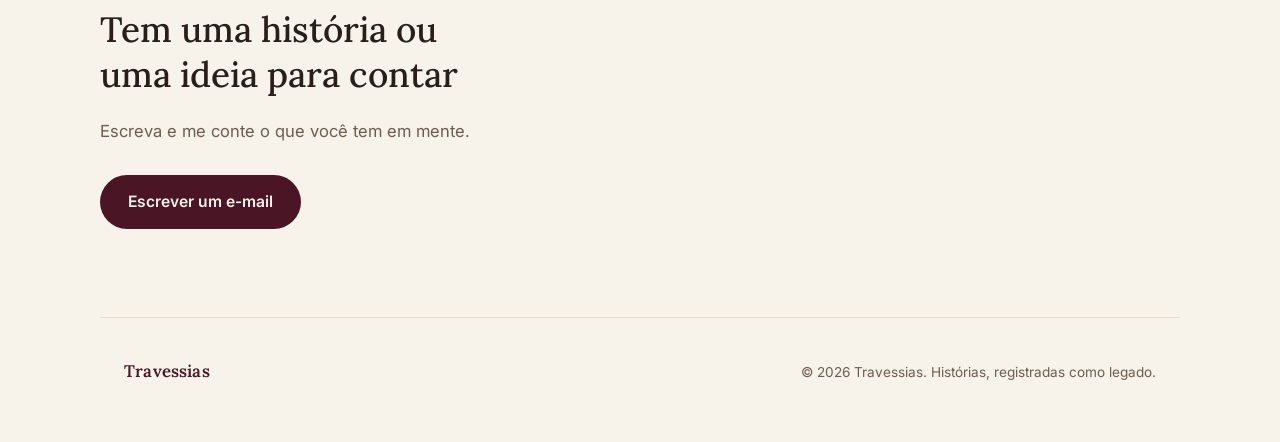
==== commit 3dd7533c: "Add files via upload" ====
--- a/index.html
+++ b/index.html
@@ -75,8 +75,7 @@
     <h2 class="serif section-title">Tem uma história ou uma ideia para contar</h2>
     <p class="section-text">Escreva e me conte o que você tem em mente.</p>
     <div class="contact-row">
-      <a class="btn-primary" href="mailto:contato@travessias.com.br">Escrever um e-mail</a>
-      <a class="btn-secondary" href="https://wa.me/5500000000000" target="_blank" rel="noopener">Chamar no WhatsApp</a>
+      <a class="btn-primary" href="mailto:sawubona.br@gmail.com">Escrever um e-mail</a>
     </div>
   </div>
 </section>
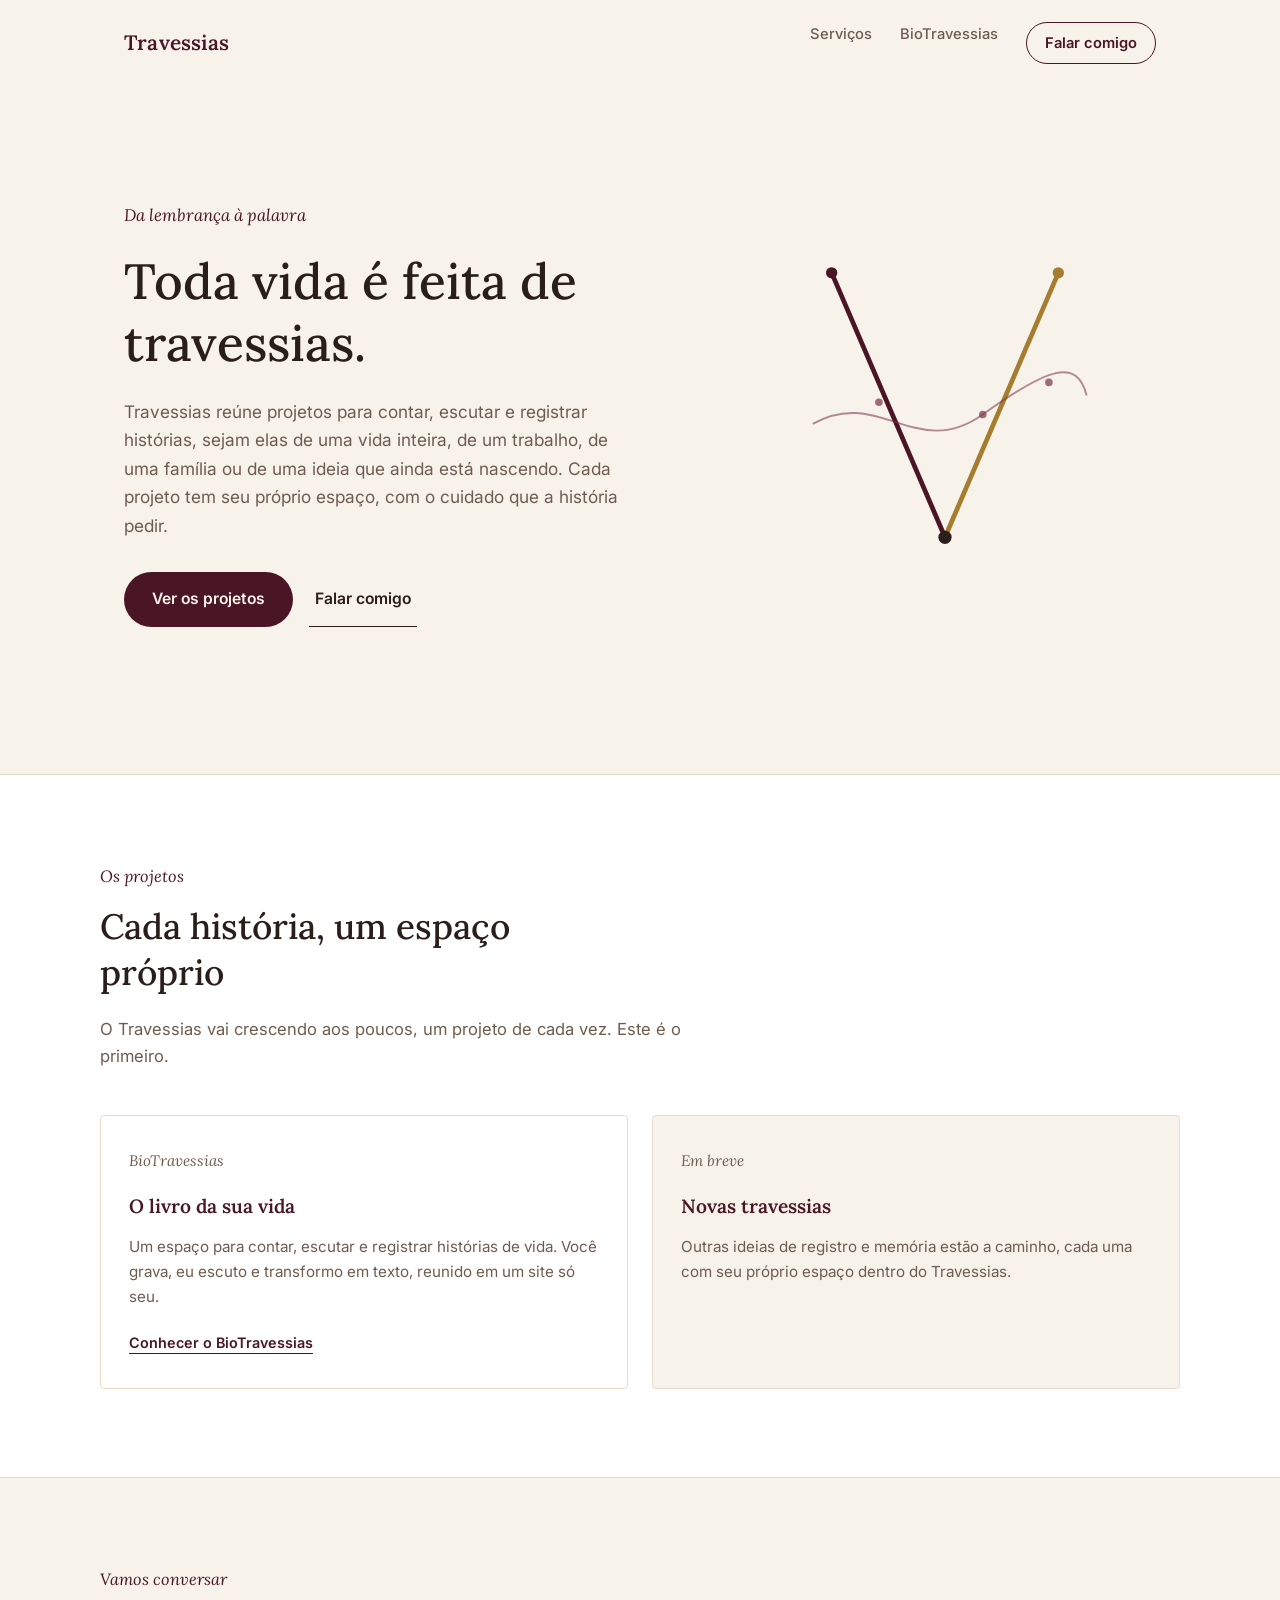
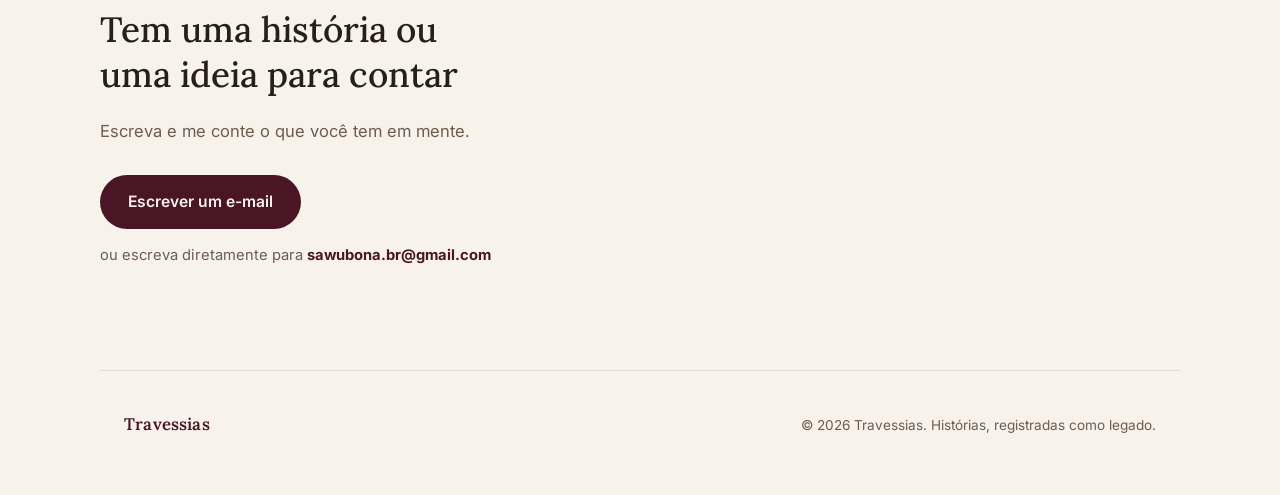
==== commit 43c23269: "Add files via upload" ====
--- a/index.html
+++ b/index.html
@@ -77,6 +77,7 @@
     <div class="contact-row">
       <a class="btn-primary" href="mailto:sawubona.br@gmail.com">Escrever um e-mail</a>
     </div>
+    <p class="contact-fallback">ou escreva diretamente para <strong>sawubona.br@gmail.com</strong></p>
   </div>
 </section>
 
--- a/style.css
+++ b/style.css
@@ -414,6 +414,12 @@
   flex-wrap: wrap;
   margin-top: 30px;
 }
+.contact-fallback {
+  margin-top: 14px;
+  font-size: 0.92rem;
+  color: var(--ink-soft);
+}
+.contact-fallback strong { color: var(--maroon); }
 
 /* ---------- Footer ---------- */
 footer.site {
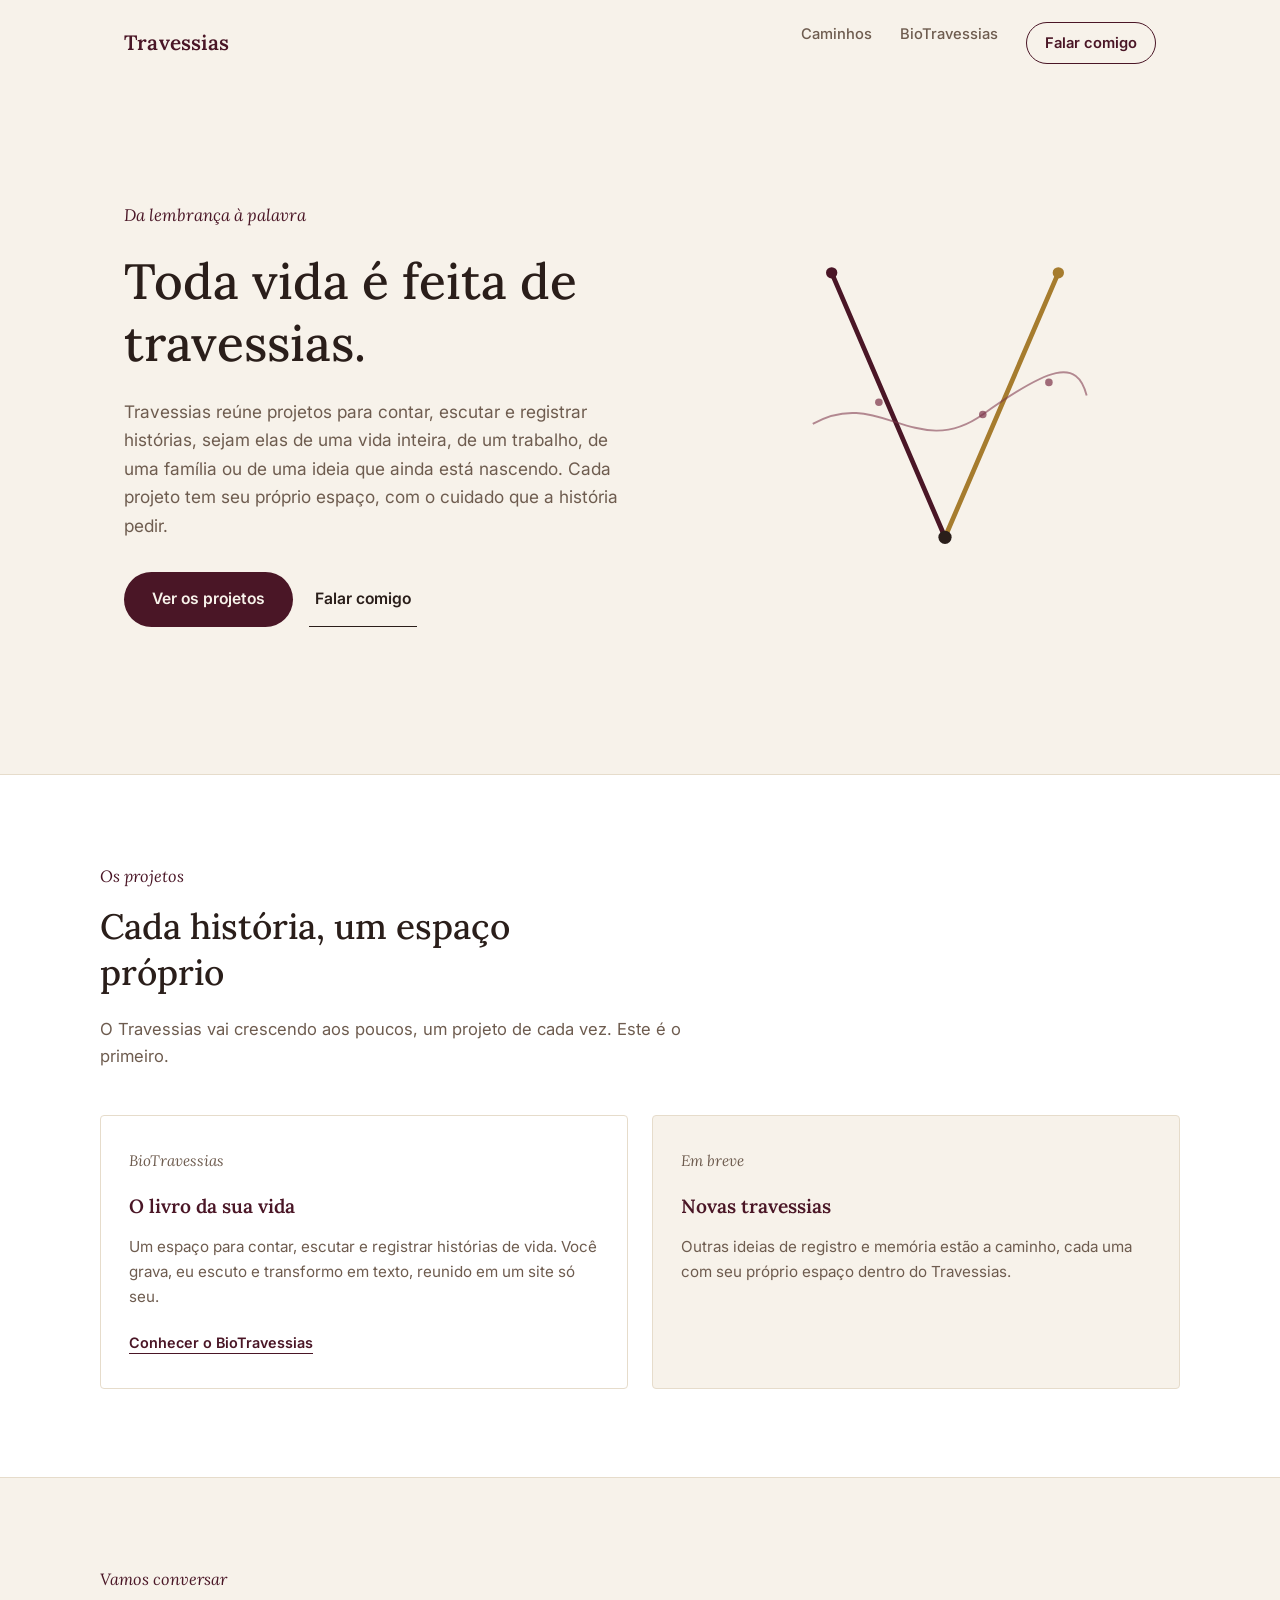
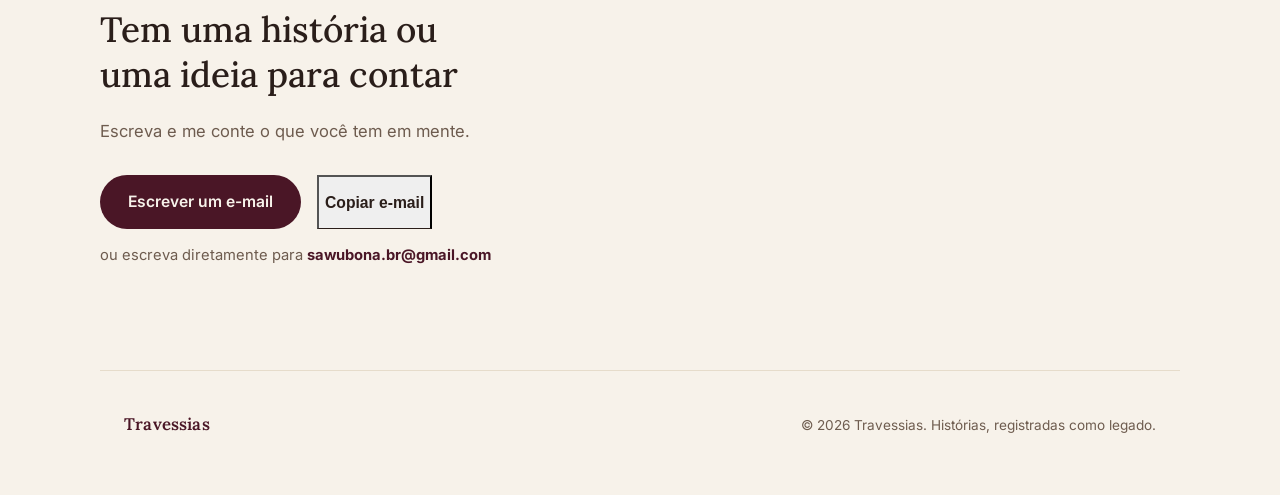
==== commit d2375105: "Add files via upload" ====
--- a/index.html
+++ b/index.html
@@ -13,7 +13,7 @@
   <div class="site-head-row">
     <a class="brand" href="#topo">Travessias</a>
     <nav class="site-nav">
-      <a href="#servicos">Serviços</a>
+      <a href="#caminhos">Caminhos</a>
       <a href="biotravessias.html">BioTravessias</a>
       <a class="nav-cta" href="#contato">Falar comigo</a>
     </nav>
@@ -26,7 +26,7 @@
     <h1 class="serif">Toda vida é feita de travessias.</h1>
     <p class="lead">Travessias reúne projetos para contar, escutar e registrar histórias, sejam elas de uma vida inteira, de um trabalho, de uma família ou de uma ideia que ainda está nascendo. Cada projeto tem seu próprio espaço, com o cuidado que a história pedir.</p>
     <div class="hero-actions">
-      <a class="btn-primary" href="#servicos">Ver os projetos</a>
+      <a class="btn-primary" href="#caminhos">Ver os projetos</a>
       <a class="btn-secondary" href="#contato">Falar comigo</a>
     </div>
   </div>
@@ -46,7 +46,7 @@
   </div>
 </section>
 
-<section class="section-alt" id="servicos">
+<section class="section-alt" id="caminhos">
   <div class="section-inner">
     <p class="section-kicker">Os projetos</p>
     <h2 class="serif section-title">Cada história, um espaço próprio</h2>
@@ -76,6 +76,7 @@
     <p class="section-text">Escreva e me conte o que você tem em mente.</p>
     <div class="contact-row">
       <a class="btn-primary" href="mailto:sawubona.br@gmail.com">Escrever um e-mail</a>
+      <button type="button" class="btn-secondary" id="copy-email">Copiar e-mail</button>
     </div>
     <p class="contact-fallback">ou escreva diretamente para <strong>sawubona.br@gmail.com</strong></p>
   </div>
@@ -91,6 +92,20 @@
   window.addEventListener('scroll', () => {
     header.classList.toggle('scrolled', window.scrollY > 8);
   }, { passive: true });
+
+  const copyBtn = document.getElementById('copy-email');
+  if (copyBtn) {
+    copyBtn.addEventListener('click', async () => {
+      try {
+        await navigator.clipboard.writeText('sawubona.br@gmail.com');
+        copyBtn.textContent = 'E-mail copiado!';
+        setTimeout(() => { copyBtn.textContent = 'Copiar e-mail'; }, 2500);
+      } catch (err) {
+        copyBtn.textContent = 'Veja o e-mail abaixo';
+        setTimeout(() => { copyBtn.textContent = 'Copiar e-mail'; }, 2500);
+      }
+    });
+  }
 </script>
 
 </body>
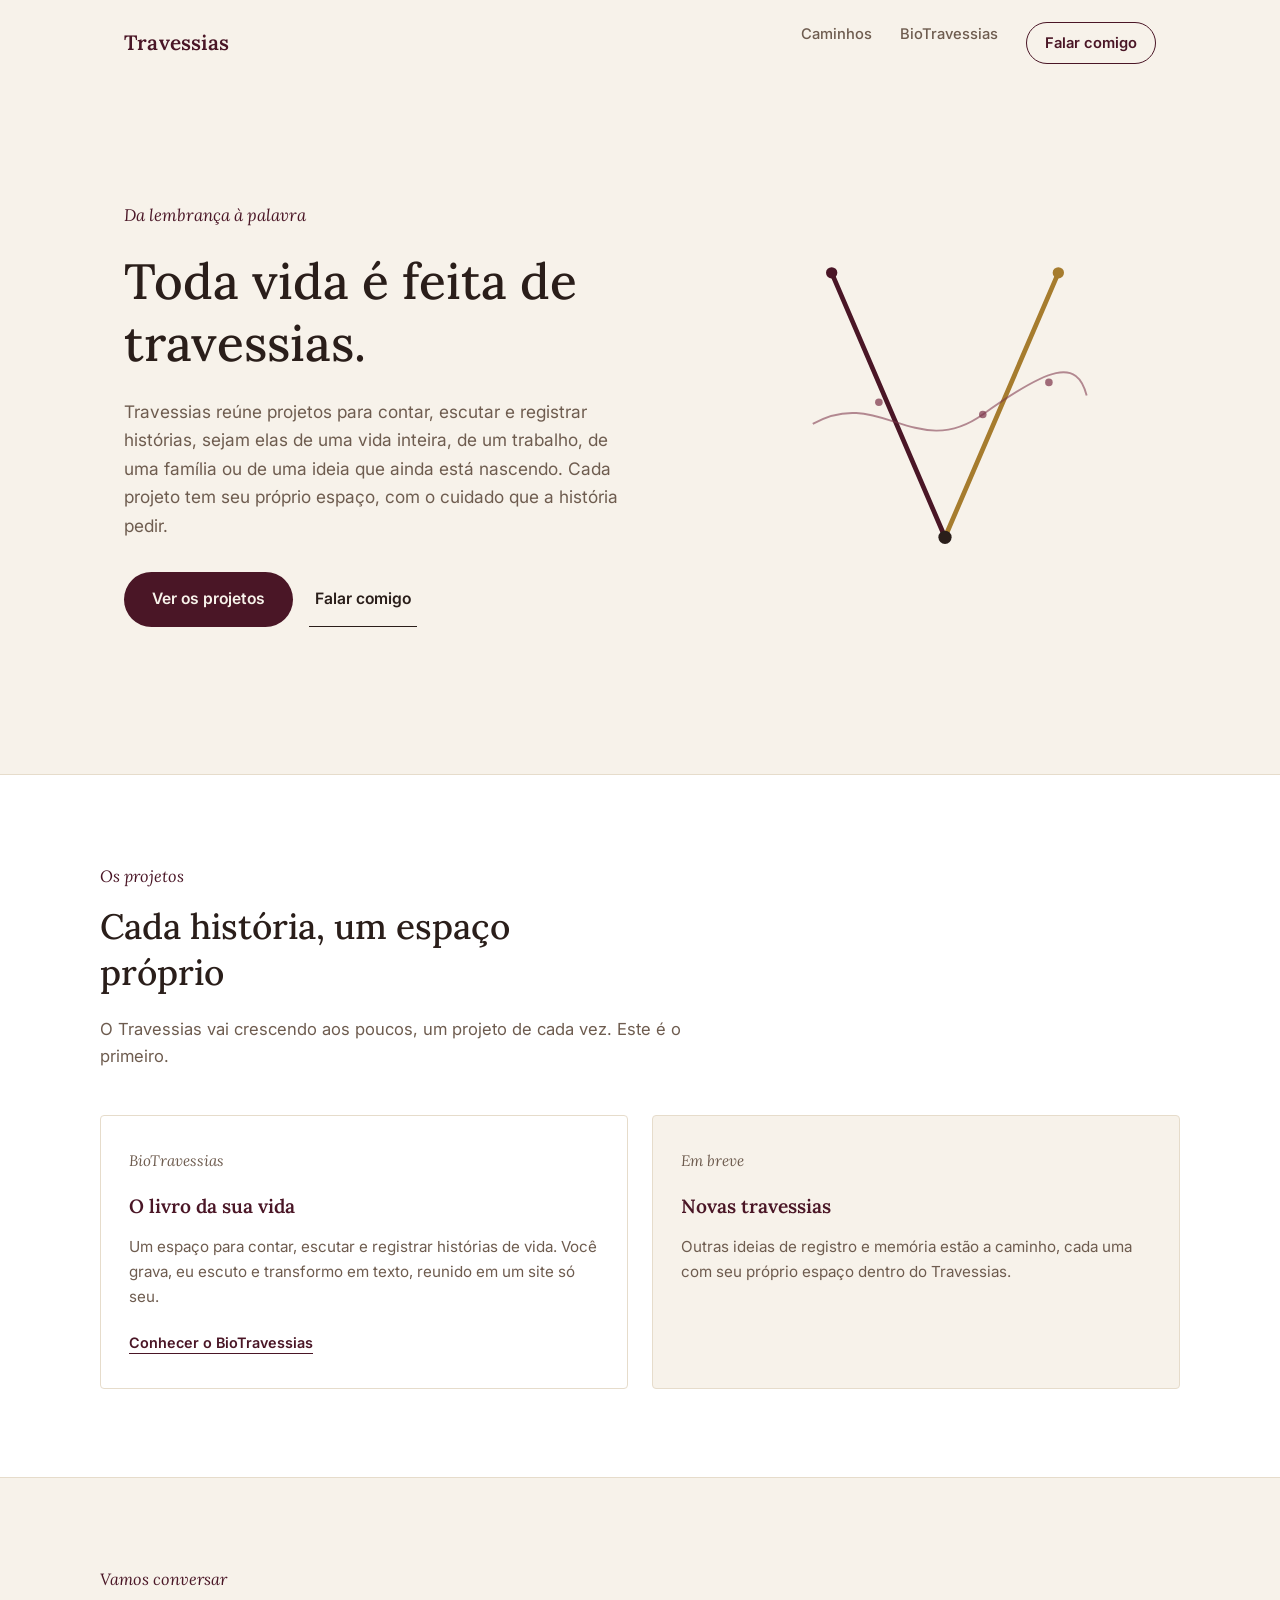
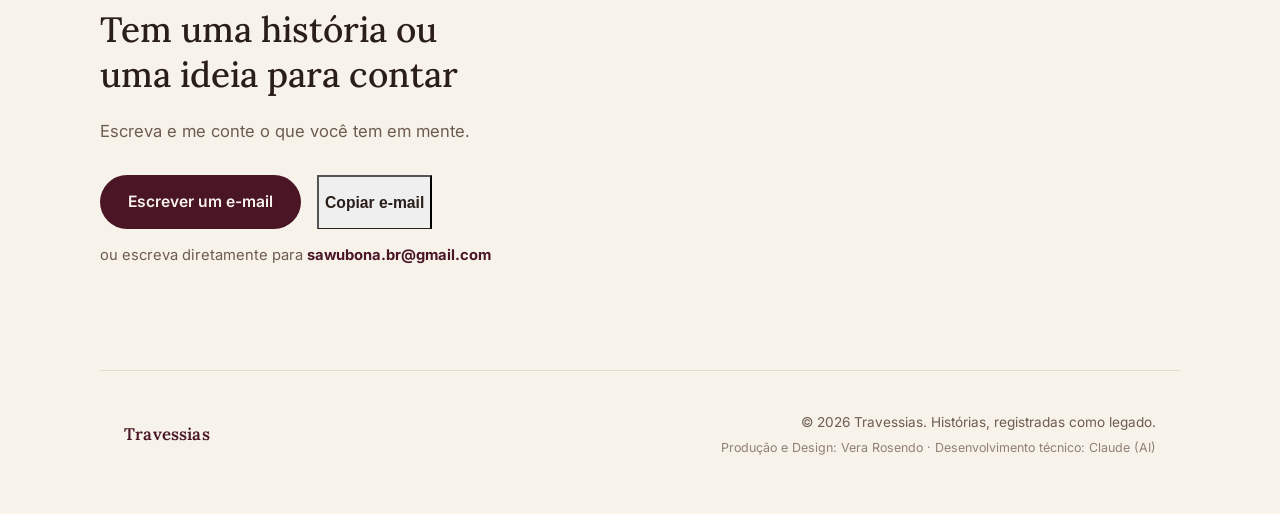
==== commit 3dd303d2: "Add files via upload" ====
--- a/index.html
+++ b/index.html
@@ -84,7 +84,10 @@
 
 <footer class="site">
   <a class="brand serif" href="#topo">Travessias</a>
-  <p>© 2026 Travessias. Histórias, registradas como legado.</p>
+  <div>
+    <p>© 2026 Travessias. Histórias, registradas como legado.</p>
+    <p class="footer-credit">Produção e Design: Vera Rosendo · Desenvolvimento técnico: Claude (AI)</p>
+  </div>
 </footer>
 
 <script>
--- a/style.css
+++ b/style.css
@@ -421,6 +421,34 @@
 }
 .contact-fallback strong { color: var(--maroon); }
 
+/* ---------- Nota crítica e referências ---------- */
+.note-block {
+  background: var(--paper);
+  border-left: 3px solid var(--gold);
+  padding: 24px 28px;
+  margin-top: 8px;
+}
+.note-block p {
+  margin: 0;
+  font-size: 0.98rem;
+  color: var(--ink-soft);
+  max-width: 68ch;
+}
+.references {
+  list-style: none;
+  margin: 28px 0 0;
+  padding: 0;
+  display: grid;
+  gap: 16px;
+  max-width: 68ch;
+}
+.references li {
+  font-size: 0.92rem;
+  color: var(--ink-soft);
+  line-height: 1.6;
+}
+.references em { color: var(--ink); font-style: italic; }
+
 /* ---------- Footer ---------- */
 footer.site {
   max-width: var(--max-wide);
@@ -438,6 +466,18 @@
   font-size: 0.85rem;
   color: var(--ink-soft);
   margin: 0;
+}
+footer.site p.footer-credit {
+  font-size: 0.78rem;
+  color: var(--ink-soft);
+  opacity: 0.75;
+  margin-top: 4px;
+}
+footer.site > div {
+  text-align: right;
+}
+@media (max-width: 560px) {
+  footer.site > div { text-align: left; }
 }
 
 /* ---------- Responsive ---------- */
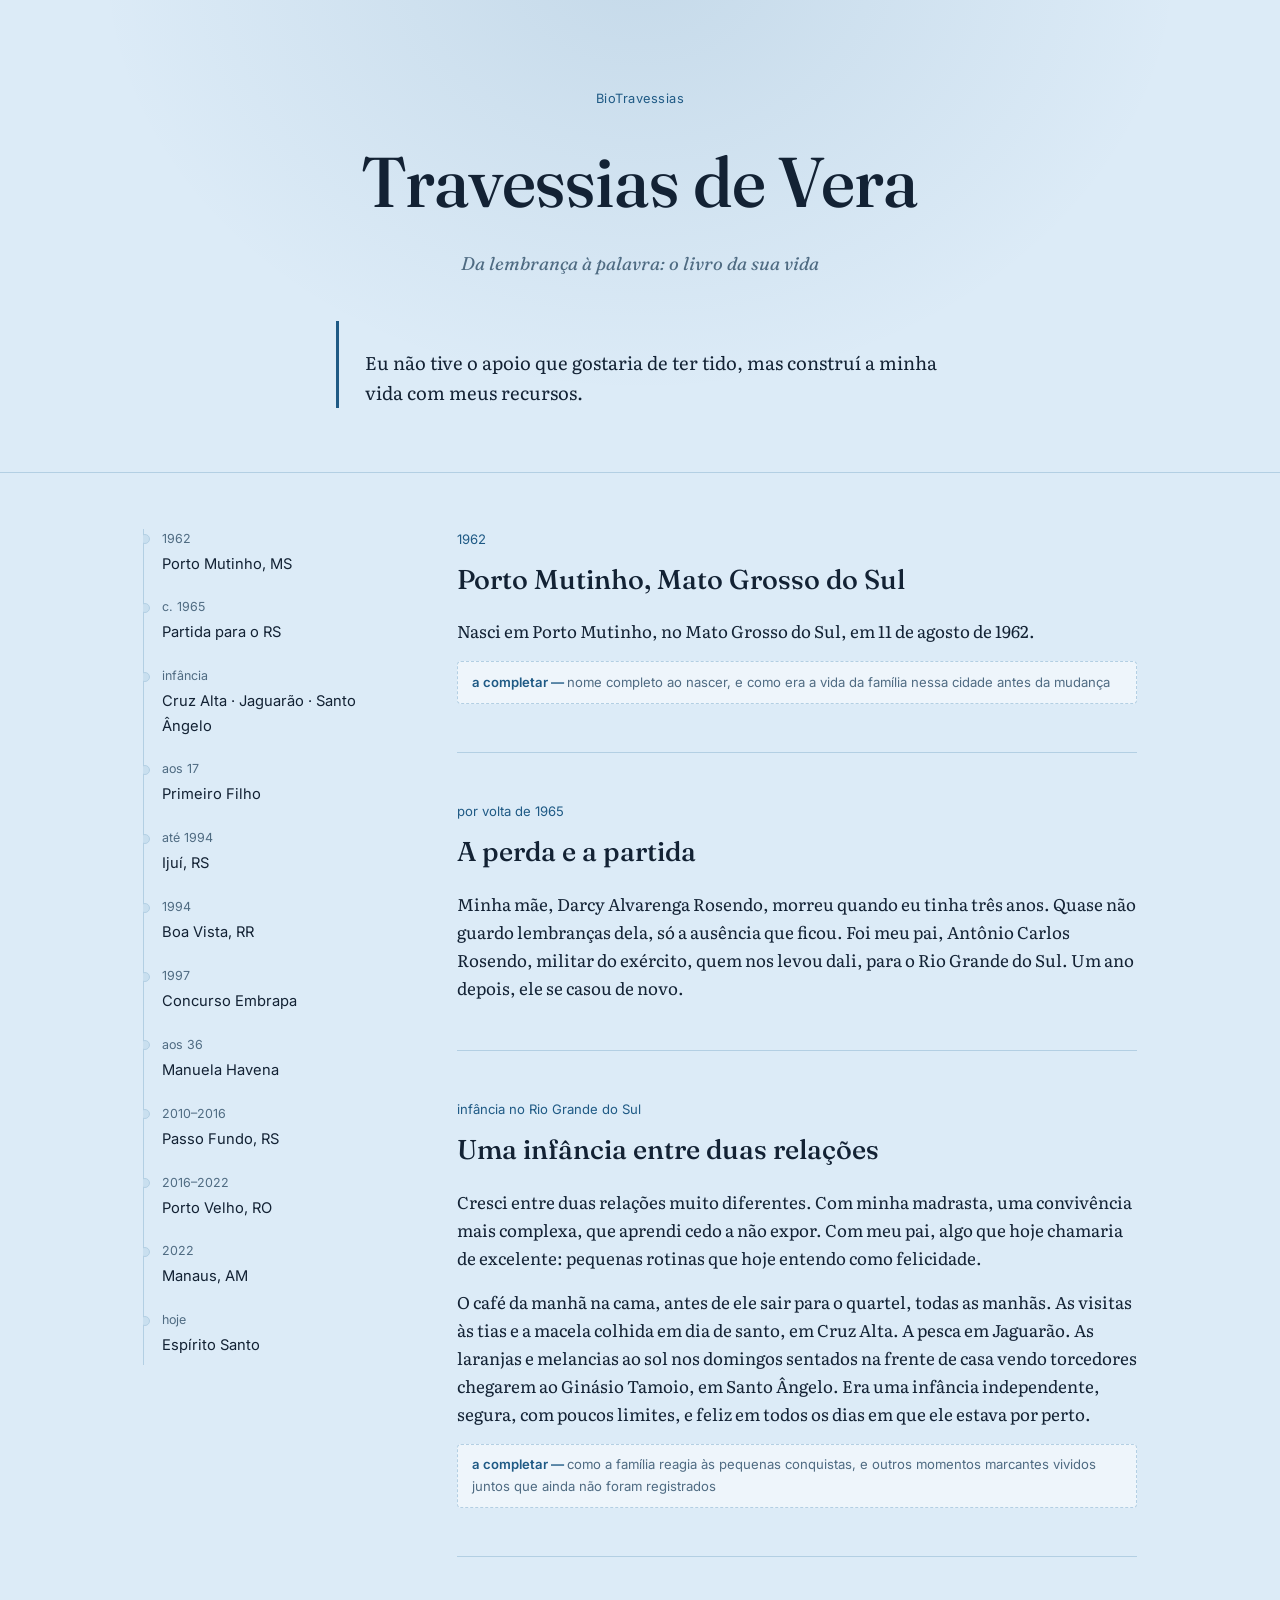
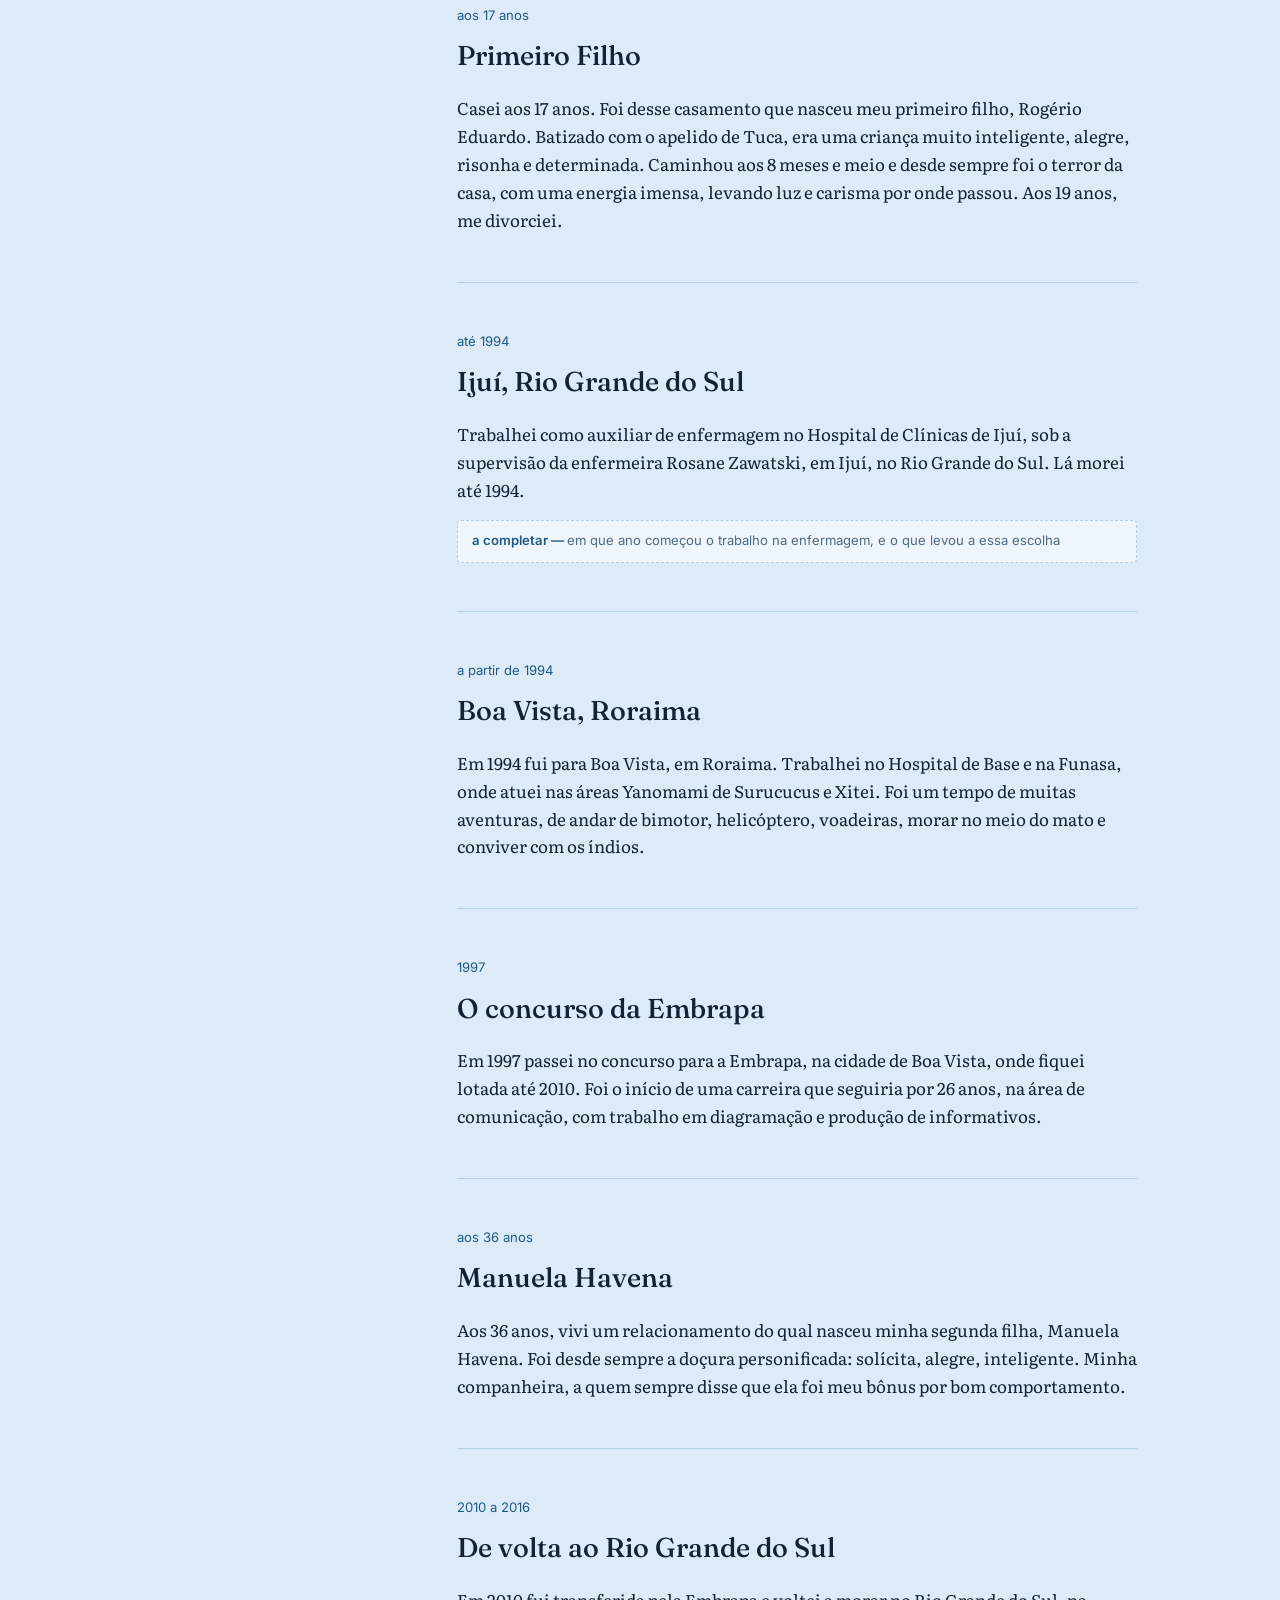
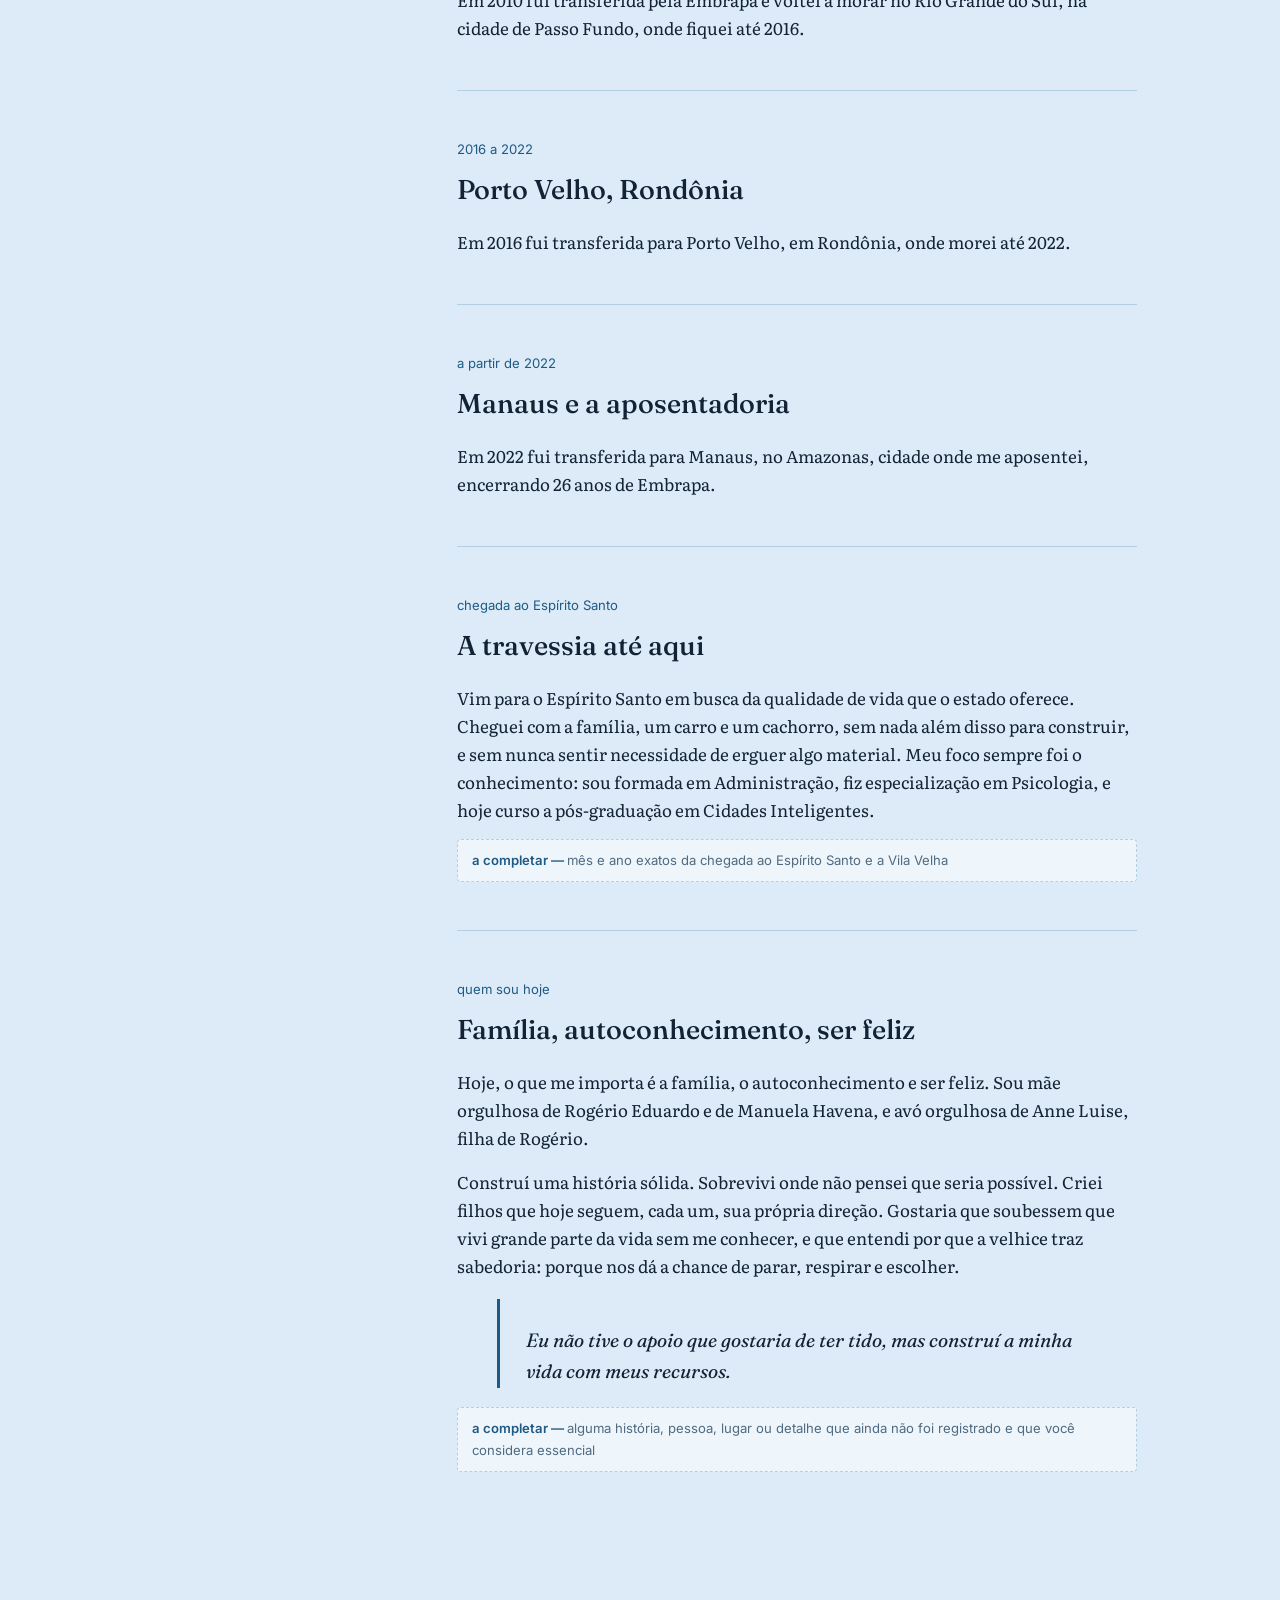
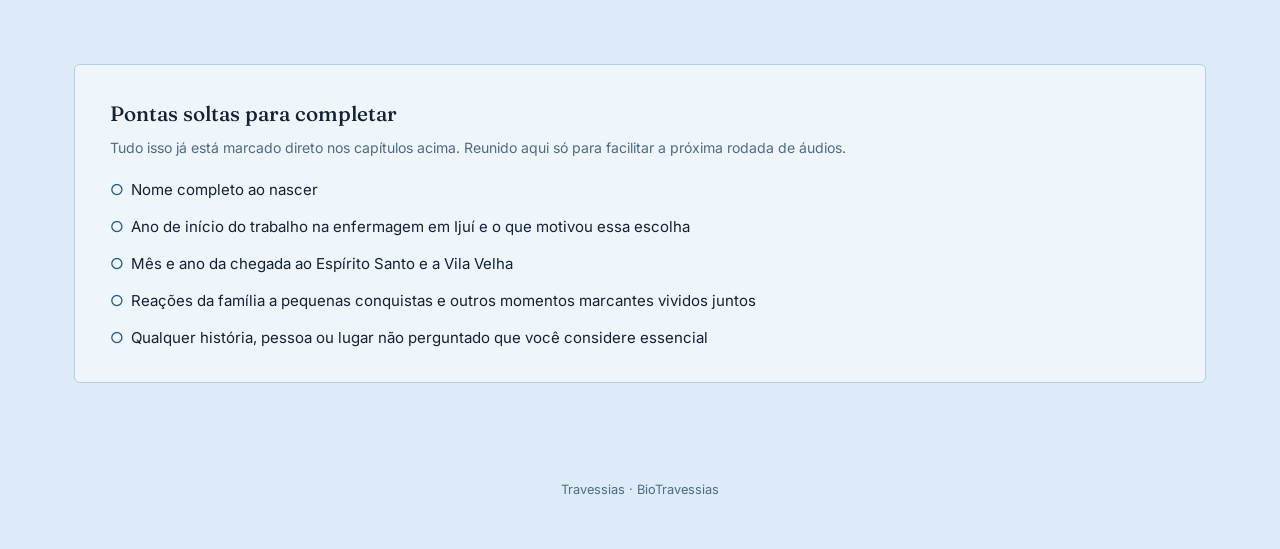
==== commit 7ef6575b: "Add files via upload" ====
--- a/index.html
+++ b/index.html
@@ -1,115 +1,141 @@
-<!doctype html>
+<!DOCTYPE html>
 <html lang="pt-BR">
 <head>
 <meta charset="UTF-8">
 <meta name="viewport" content="width=device-width, initial-scale=1.0">
-<title>Travessias — Da lembrança à palavra</title>
-<meta name="description" content="Travessias reúne projetos para contar, escutar e registrar histórias. O primeiro deles é o BioTravessias, dedicado a histórias de vida.">
+<title>Travessias de Vera · BioTravessias</title>
+<link rel="preconnect" href="https://fonts.googleapis.com">
+<link rel="preconnect" href="https://fonts.gstatic.com" crossorigin>
+<link href="https://fonts.googleapis.com/css2?family=Fraunces:ital,opsz,wght@0,9..144,400;0,9..144,500;0,9..144,600;1,9..144,400;1,9..144,500&family=Literata:ital,opsz,wght@0,7..72,400;0,7..72,500;1,7..72,400&family=Inter:wght@400;500;600&display=swap" rel="stylesheet">
 <link rel="stylesheet" href="style.css">
 </head>
 <body>
 
-<header class="site" id="topo">
-  <div class="site-head-row">
-    <a class="brand" href="#topo">Travessias</a>
-    <nav class="site-nav">
-      <a href="#caminhos">Caminhos</a>
-      <a href="biotravessias.html">BioTravessias</a>
-      <a class="nav-cta" href="#contato">Falar comigo</a>
-    </nav>
-  </div>
+<header class="hero">
+  <p class="hero__eyebrow">BioTravessias</p>
+  <h1>Travessias de Vera</h1>
+  <p class="tagline">Da lembrança à palavra: o livro da sua vida</p>
+  <blockquote class="hero__quote">
+    Eu não tive o apoio que gostaria de ter tido, mas construí a minha vida com meus recursos.
+  </blockquote>
 </header>
 
-<section class="hero">
-  <div class="hero-copy">
-    <p class="hero-eyebrow">Da lembrança à palavra</p>
-    <h1 class="serif">Toda vida é feita de travessias.</h1>
-    <p class="lead">Travessias reúne projetos para contar, escutar e registrar histórias, sejam elas de uma vida inteira, de um trabalho, de uma família ou de uma ideia que ainda está nascendo. Cada projeto tem seu próprio espaço, com o cuidado que a história pedir.</p>
-    <div class="hero-actions">
-      <a class="btn-primary" href="#caminhos">Ver os projetos</a>
-      <a class="btn-secondary" href="#contato">Falar comigo</a>
-    </div>
-  </div>
+<div class="timeline-mobile" id="timelineMobile"></div>
 
-  <div class="hero-art" aria-hidden="true">
-    <svg viewBox="0 0 360 420" xmlns="http://www.w3.org/2000/svg" style="width:100%;height:100%;max-width:340px">
-      <path d="M60 60 L180 340" stroke="#4a1626" stroke-width="5" stroke-linecap="round" fill="none"/>
-      <path d="M300 60 L180 340" stroke="#a67c2e" stroke-width="5" stroke-linecap="round" fill="none"/>
-      <path d="M40 220 C 110 180, 150 260, 220 210 S 320 150, 330 190" stroke="#7a3247" stroke-width="2" fill="none" opacity="0.55"/>
-      <circle cx="60" cy="60" r="6" fill="#4a1626"/>
-      <circle cx="300" cy="60" r="6" fill="#a67c2e"/>
-      <circle cx="180" cy="340" r="7" fill="#2a1e1a"/>
-      <circle cx="110" cy="197" r="4" fill="#7a3247" opacity="0.7"/>
-      <circle cx="220" cy="210" r="4" fill="#7a3247" opacity="0.7"/>
-      <circle cx="290" cy="176" r="4" fill="#7a3247" opacity="0.7"/>
-    </svg>
+<div class="layout">
+  <nav class="timeline" id="timelineDesktop" aria-label="Linha do tempo">
+    <ol></ol>
+  </nav>
+
+  <main>
+
+    <section class="chapter" id="ch-1" data-year="1962" data-place="Porto Mutinho, MS">
+      <p class="meta">1962</p>
+      <h2>Porto Mutinho, Mato Grosso do Sul</h2>
+      <p>Nasci em Porto Mutinho, no Mato Grosso do Sul, em 11 de agosto de 1962.</p>
+      <div class="note">nome completo ao nascer, e como era a vida da família nessa cidade antes da mudança</div>
+    </section>
+
+    <section class="chapter" id="ch-2" data-year="c. 1965" data-place="Partida para o RS">
+      <p class="meta">por volta de 1965</p>
+      <h2>A perda e a partida</h2>
+      <p>Minha mãe, Darcy Alvarenga Rosendo, morreu quando eu tinha três anos. Quase não guardo lembranças dela, só a ausência que ficou. Foi meu pai, Antônio Carlos Rosendo, militar do exército, quem nos levou dali, para o Rio Grande do Sul. Um ano depois, ele se casou de novo.</p>
+    </section>
+
+    <section class="chapter" id="ch-3" data-year="infância" data-place="Cruz Alta · Jaguarão · Santo Ângelo">
+      <p class="meta">infância no Rio Grande do Sul</p>
+      <h2>Uma infância entre duas relações</h2>
+      <p>Cresci entre duas relações muito diferentes. Com minha madrasta, uma convivência mais complexa, que aprendi cedo a não expor. Com meu pai, algo que hoje chamaria de excelente: pequenas rotinas que hoje entendo como felicidade.</p>
+      <p>O café da manhã na cama, antes de ele sair para o quartel, todas as manhãs. As visitas às tias e a macela colhida em dia de santo, em Cruz Alta. A pesca em Jaguarão. As laranjas e melancias ao sol nos domingos sentados na frente de casa vendo torcedores chegarem ao Ginásio Tamoio, em Santo Ângelo. Era uma infância independente, segura, com poucos limites, e feliz em todos os dias em que ele estava por perto.</p>
+      <div class="note">como a família reagia às pequenas conquistas, e outros momentos marcantes vividos juntos que ainda não foram registrados</div>
+    </section>
+
+    <section class="chapter" id="ch-4" data-year="aos 17" data-place="Primeiro Filho">
+      <p class="meta">aos 17 anos</p>
+      <h2>Primeiro Filho</h2>
+      <p>Casei aos 17 anos. Foi desse casamento que nasceu meu primeiro filho, Rogério Eduardo. Batizado com o apelido de Tuca, era uma criança muito inteligente, alegre, risonha e determinada. Caminhou aos 8 meses e meio e desde sempre foi o terror da casa, com uma energia imensa, levando luz e carisma por onde passou. Aos 19 anos, me divorciei.</p>
+    </section>
+
+    <section class="chapter" id="ch-5" data-year="até 1994" data-place="Ijuí, RS">
+      <p class="meta">até 1994</p>
+      <h2>Ijuí, Rio Grande do Sul</h2>
+      <p>Trabalhei como auxiliar de enfermagem no Hospital de Clínicas de Ijuí, sob a supervisão da enfermeira Rosane Zawatski, em Ijuí, no Rio Grande do Sul. Lá morei até 1994.</p>
+      <div class="note">em que ano começou o trabalho na enfermagem, e o que levou a essa escolha</div>
+    </section>
+
+    <section class="chapter" id="ch-6" data-year="1994" data-place="Boa Vista, RR">
+      <p class="meta">a partir de 1994</p>
+      <h2>Boa Vista, Roraima</h2>
+      <p>Em 1994 fui para Boa Vista, em Roraima. Trabalhei no Hospital de Base e na Funasa, onde atuei nas áreas Yanomami de Surucucus e Xitei. Foi um tempo de muitas aventuras, de andar de bimotor, helicóptero, voadeiras, morar no meio do mato e conviver com os índios.</p>
+    </section>
+
+    <section class="chapter" id="ch-7" data-year="1997" data-place="Concurso Embrapa">
+      <p class="meta">1997</p>
+      <h2>O concurso da Embrapa</h2>
+      <p>Em 1997 passei no concurso para a Embrapa, na cidade de Boa Vista, onde fiquei lotada até 2010. Foi o início de uma carreira que seguiria por 26 anos, na área de comunicação, com trabalho em diagramação e produção de informativos.</p>
+    </section>
+
+    <section class="chapter" id="ch-8" data-year="aos 36" data-place="Manuela Havena">
+      <p class="meta">aos 36 anos</p>
+      <h2>Manuela Havena</h2>
+      <p>Aos 36 anos, vivi um relacionamento do qual nasceu minha segunda filha, Manuela Havena. Foi desde sempre a doçura personificada: solícita, alegre, inteligente. Minha companheira, a quem sempre disse que ela foi meu bônus por bom comportamento.</p>
+    </section>
+
+    <section class="chapter" id="ch-9" data-year="2010–2016" data-place="Passo Fundo, RS">
+      <p class="meta">2010 a 2016</p>
+      <h2>De volta ao Rio Grande do Sul</h2>
+      <p>Em 2010 fui transferida pela Embrapa e voltei a morar no Rio Grande do Sul, na cidade de Passo Fundo, onde fiquei até 2016.</p>
+    </section>
+
+    <section class="chapter" id="ch-10" data-year="2016–2022" data-place="Porto Velho, RO">
+      <p class="meta">2016 a 2022</p>
+      <h2>Porto Velho, Rondônia</h2>
+      <p>Em 2016 fui transferida para Porto Velho, em Rondônia, onde morei até 2022.</p>
+    </section>
+
+    <section class="chapter" id="ch-11" data-year="2022" data-place="Manaus, AM">
+      <p class="meta">a partir de 2022</p>
+      <h2>Manaus e a aposentadoria</h2>
+      <p>Em 2022 fui transferida para Manaus, no Amazonas, cidade onde me aposentei, encerrando 26 anos de Embrapa.</p>
+    </section>
+
+    <section class="chapter" id="ch-12" data-year="hoje" data-place="Espírito Santo">
+      <p class="meta">chegada ao Espírito Santo</p>
+      <h2>A travessia até aqui</h2>
+      <p>Vim para o Espírito Santo em busca da qualidade de vida que o estado oferece. Cheguei com a família, um carro e um cachorro, sem nada além disso para construir, e sem nunca sentir necessidade de erguer algo material. Meu foco sempre foi o conhecimento: sou formada em Administração, fiz especialização em Psicologia, e hoje curso a pós-graduação em Cidades Inteligentes.</p>
+      <div class="note">mês e ano exatos da chegada ao Espírito Santo e a Vila Velha</div>
+    </section>
+
+    <section class="chapter" id="ch-13" data-year="hoje" data-place="Quem sou hoje">
+      <p class="meta">quem sou hoje</p>
+      <h2>Família, autoconhecimento, ser feliz</h2>
+      <p>Hoje, o que me importa é a família, o autoconhecimento e ser feliz. Sou mãe orgulhosa de Rogério Eduardo e de Manuela Havena, e avó orgulhosa de Anne Luise, filha de Rogério.</p>
+      <p>Construí uma história sólida. Sobrevivi onde não pensei que seria possível. Criei filhos que hoje seguem, cada um, sua própria direção. Gostaria que soubessem que vivi grande parte da vida sem me conhecer, e que entendi por que a velhice traz sabedoria: porque nos dá a chance de parar, respirar e escolher.</p>
+      <blockquote class="closing">
+        Eu não tive o apoio que gostaria de ter tido, mas construí a minha vida com meus recursos.
+      </blockquote>
+      <div class="note">alguma história, pessoa, lugar ou detalhe que ainda não foi registrado e que você considera essencial</div>
+    </section>
+
+  </main>
+</div>
+
+<section class="checklist">
+  <div class="checklist__inner">
+    <h3>Pontas soltas para completar</h3>
+    <p class="lead">Tudo isso já está marcado direto nos capítulos acima. Reunido aqui só para facilitar a próxima rodada de áudios.</p>
+    <ul>
+      <li>Nome completo ao nascer</li>
+      <li>Ano de início do trabalho na enfermagem em Ijuí e o que motivou essa escolha</li>
+      <li>Mês e ano da chegada ao Espírito Santo e a Vila Velha</li>
+      <li>Reações da família a pequenas conquistas e outros momentos marcantes vividos juntos</li>
+      <li>Qualquer história, pessoa ou lugar não perguntado que você considere essencial</li>
+    </ul>
   </div>
 </section>
 
-<section class="section-alt" id="caminhos">
-  <div class="section-inner">
-    <p class="section-kicker">Os projetos</p>
-    <h2 class="serif section-title">Cada história, um espaço próprio</h2>
-    <p class="section-text">O Travessias vai crescendo aos poucos, um projeto de cada vez. Este é o primeiro.</p>
+<footer class="credit">Travessias · BioTravessias</footer>
 
-    <div class="services">
-      <a class="service-card" href="biotravessias.html">
-        <p class="service-tag serif">BioTravessias</p>
-        <h3 class="serif">O livro da sua vida</h3>
-        <p>Um espaço para contar, escutar e registrar histórias de vida. Você grava, eu escuto e transformo em texto, reunido em um site só seu.</p>
-        <span class="service-link">Conhecer o BioTravessias</span>
-      </a>
-
-      <div class="service-card service-card-soon">
-        <p class="service-tag serif">Em breve</p>
-        <h3 class="serif">Novas travessias</h3>
-        <p>Outras ideias de registro e memória estão a caminho, cada uma com seu próprio espaço dentro do Travessias.</p>
-      </div>
-    </div>
-  </div>
-</section>
-
-<section class="cta-final" id="contato">
-  <div class="section-inner">
-    <p class="section-kicker">Vamos conversar</p>
-    <h2 class="serif section-title">Tem uma história ou uma ideia para contar</h2>
-    <p class="section-text">Escreva e me conte o que você tem em mente.</p>
-    <div class="contact-row">
-      <a class="btn-primary" href="mailto:sawubona.br@gmail.com">Escrever um e-mail</a>
-      <button type="button" class="btn-secondary" id="copy-email">Copiar e-mail</button>
-    </div>
-    <p class="contact-fallback">ou escreva diretamente para <strong>sawubona.br@gmail.com</strong></p>
-  </div>
-</section>
-
-<footer class="site">
-  <a class="brand serif" href="#topo">Travessias</a>
-  <div>
-    <p>© 2026 Travessias. Histórias, registradas como legado.</p>
-    <p class="footer-credit">Produção e Design: Vera Rosendo · Desenvolvimento técnico: Claude (AI)</p>
-  </div>
-</footer>
-
-<script>
-  const header = document.querySelector('header.site');
-  window.addEventListener('scroll', () => {
-    header.classList.toggle('scrolled', window.scrollY > 8);
-  }, { passive: true });
-
-  const copyBtn = document.getElementById('copy-email');
-  if (copyBtn) {
-    copyBtn.addEventListener('click', async () => {
-      try {
-        await navigator.clipboard.writeText('sawubona.br@gmail.com');
-        copyBtn.textContent = 'E-mail copiado!';
-        setTimeout(() => { copyBtn.textContent = 'Copiar e-mail'; }, 2500);
-      } catch (err) {
-        copyBtn.textContent = 'Veja o e-mail abaixo';
-        setTimeout(() => { copyBtn.textContent = 'Copiar e-mail'; }, 2500);
-      }
-    });
-  }
-</script>
-
+<script src="main.js"></script>
 </body>
 </html>
--- a/style.css
+++ b/style.css
@@ -1,501 +1,283 @@
-@import url('https://fonts.googleapis.com/css2?family=Lora:ital,wght@0,400;0,500;0,600;1,400;1,500&family=Inter:wght@400;500;600;700&display=swap');
-
-:root {
-  --paper: #f7f2ea;
-  --surface: #ffffff;
-  --ink: #2a1e1a;
-  --ink-soft: #6e5c4f;
-  --line: #e6dccb;
-  --max-wide: 1080px;
-
-  --maroon: #4a1626;
-  --maroon-soft: #7a3247;
-  --maroon-tint: #f1e3e6;
-  --gold: #a67c2e;
-  --gold-tint: #f3ecdc;
-}
-
-* { box-sizing: border-box; }
-html { -webkit-text-size-adjust: 100%; scroll-behavior: smooth; }
-
-body {
-  margin: 0;
-  background: var(--paper);
-  color: var(--ink);
-  font-family: 'Inter', -apple-system, sans-serif;
-  font-size: 17px;
-  line-height: 1.65;
-  -webkit-font-smoothing: antialiased;
-}
-
-a { color: inherit; }
-.serif { font-family: 'Lora', Georgia, serif; }
-img { max-width: 100%; }
-
-/* ---------- Header ---------- */
-header.site {
-  background: var(--paper);
-  position: sticky;
-  top: 0;
-  z-index: 10;
-  border-bottom: 1px solid transparent;
-  transition: border-color 0.2s ease, background 0.2s ease;
-}
-header.site.scrolled {
-  background: rgba(247, 242, 234, 0.92);
-  backdrop-filter: blur(6px);
-  border-bottom-color: var(--line);
-}
-
-.site-head-row {
-  max-width: var(--max-wide);
-  margin: 0 auto;
-  padding: 22px 24px;
-  display: flex;
-  justify-content: space-between;
-  align-items: center;
-  gap: 16px;
-}
-
-.brand-block {
-  display: flex;
-  flex-direction: column;
-  gap: 2px;
-  text-decoration: none;
-  line-height: 1.1;
-}
-
-.brand {
-  font-family: 'Lora', serif;
-  font-weight: 600;
-  font-size: 1.3rem;
-  color: var(--maroon);
-  letter-spacing: 0.01em;
-  text-decoration: none;
-}
-
-.product-tag {
-  font-style: italic;
-  font-weight: 500;
-  font-size: 0.78rem;
-  color: var(--gold);
-}
-
-.site-nav {
-  display: flex;
-  gap: 28px;
-}
-.site-nav a {
-  font-size: 0.92rem;
-  font-weight: 500;
-  color: var(--ink-soft);
-  text-decoration: none;
-}
-.site-nav a:hover { color: var(--maroon); }
-
-.nav-cta {
-  border: 1px solid var(--maroon);
-  border-radius: 999px;
-  padding: 8px 18px;
-  color: var(--maroon) !important;
-  font-weight: 600 !important;
-}
-.nav-cta:hover { background: var(--maroon); color: var(--paper) !important; }
+:root{
+  --bg:#dcebf7;
+  --bg-deep:#c9dfef;
+  --ink:#132234;
+  --ink-soft:#4f6b82;
+  --accent:#1f5a85;
+  --accent-soft:#5c94b8;
+  --line:#b3cfe3;
+  --paper:#eef5fb;
+}
+
+*{box-sizing:border-box;}
+
+html{scroll-behavior:smooth; scroll-padding-top:24px;}
+
+body{
+  margin:0;
+  background:var(--bg);
+  color:var(--ink);
+  font-family:'Literata', Georgia, serif;
+  line-height:1.65;
+}
+
+::selection{background:var(--accent-soft); color:var(--paper);}
+
+a{color:inherit;}
 
 /* ---------- Hero ---------- */
-.hero {
-  position: relative;
-  max-width: var(--max-wide);
-  margin: 0 auto;
-  padding: 64px 24px 96px;
-  display: grid;
-  grid-template-columns: 1.15fr 0.85fr;
-  gap: 40px;
-  align-items: center;
-  overflow: hidden;
-}
-
-.hero-eyebrow {
-  font-family: 'Lora', serif;
-  font-style: italic;
-  color: var(--maroon);
-  font-size: 1.05rem;
-  margin: 0 0 20px;
-}
-
-.hero h1 {
-  font-family: 'Lora', serif;
-  font-weight: 500;
-  font-size: clamp(2.1rem, 4.2vw, 3.1rem);
-  line-height: 1.25;
-  margin: 0 0 24px;
-  max-width: 15ch;
-}
-
-.hero p.lead {
-  color: var(--ink-soft);
-  font-size: 1.08rem;
-  max-width: 46ch;
-  margin: 0 0 32px;
-}
-
-.hero-actions {
-  display: flex;
-  gap: 16px;
-  flex-wrap: wrap;
-}
-
-.btn-primary {
-  display: inline-block;
-  background: var(--maroon);
-  color: var(--paper);
-  text-decoration: none;
-  font-weight: 600;
-  font-size: 0.98rem;
-  padding: 14px 28px;
-  border-radius: 999px;
-  transition: background 0.2s ease;
-}
-.btn-primary:hover { background: var(--maroon-soft); }
-
-.btn-secondary {
-  display: inline-flex;
-  align-items: center;
-  color: var(--ink);
-  text-decoration: none;
-  font-weight: 600;
-  font-size: 0.98rem;
-  padding: 14px 6px;
-  border-bottom: 1px solid var(--ink);
-}
-.btn-secondary:hover { color: var(--maroon); border-color: var(--maroon); }
-
-.hero-art {
-  position: relative;
-  aspect-ratio: 4 / 5;
-  display: flex;
-  align-items: center;
-  justify-content: center;
-}
-
-/* ---------- Section shell ---------- */
-section {
-  padding: 88px 24px;
-}
-.section-inner {
-  max-width: var(--max-wide);
-  margin: 0 auto;
-}
-.section-alt { background: var(--surface); border-top: 1px solid var(--line); border-bottom: 1px solid var(--line); }
-
-.section-kicker {
-  font-family: 'Lora', serif;
-  font-style: italic;
-  color: var(--maroon);
-  font-size: 1.02rem;
-  margin: 0 0 14px;
-}
-
-.section-title {
-  font-family: 'Lora', serif;
-  font-weight: 500;
-  font-size: clamp(1.6rem, 3vw, 2.2rem);
-  line-height: 1.3;
-  margin: 0 0 20px;
-  max-width: 22ch;
-}
-
-.section-text {
-  color: var(--ink-soft);
-  font-size: 1.04rem;
-  max-width: 62ch;
-  margin: 0;
-}
-
-/* ---------- Para quem é ---------- */
-.who-grid {
-  display: grid;
-  grid-template-columns: 1fr 1fr;
-  gap: 56px;
-  align-items: start;
-}
-
-.who-list {
-  list-style: none;
-  margin: 28px 0 0;
-  padding: 0;
-  display: grid;
-  gap: 18px;
-}
-.who-list li {
-  padding-left: 26px;
-  position: relative;
-  color: var(--ink);
-  font-size: 1rem;
-}
-.who-list li::before {
-  content: "";
-  position: absolute;
-  left: 0;
-  top: 0.55em;
-  width: 8px;
-  height: 8px;
-  border-radius: 50%;
-  background: var(--gold);
-}
-
-/* ---------- Como funciona ---------- */
-.process {
-  display: grid;
-  grid-template-columns: repeat(4, 1fr);
-  gap: 0;
-  margin-top: 48px;
-  position: relative;
-}
-.process::before {
-  content: "";
-  position: absolute;
-  top: 22px;
-  left: 6%;
-  right: 6%;
-  height: 1px;
-  background: var(--line);
-}
-.step {
-  position: relative;
-  padding-right: 24px;
-}
-.step-mark {
-  width: 44px;
-  height: 44px;
-  border-radius: 50%;
-  background: var(--paper);
-  border: 1px solid var(--gold);
-  color: var(--maroon);
-  font-family: 'Lora', serif;
-  font-weight: 600;
-  font-size: 1.05rem;
-  display: flex;
-  align-items: center;
-  justify-content: center;
-  margin-bottom: 20px;
-  position: relative;
-  z-index: 1;
-}
-.step h3 {
-  font-family: 'Lora', serif;
-  font-weight: 600;
-  font-size: 1.08rem;
-  margin: 0 0 10px;
-}
-.step p {
-  color: var(--ink-soft);
-  font-size: 0.95rem;
-  margin: 0;
-  max-width: 30ch;
-}
-
-/* ---------- Serviços (portal) ---------- */
-.services {
-  display: grid;
-  grid-template-columns: repeat(2, 1fr);
-  gap: 24px;
-  margin-top: 44px;
-}
-.service-card {
-  display: block;
-  background: var(--surface);
-  border: 1px solid var(--line);
-  border-radius: 4px;
-  padding: 32px 28px;
-  text-decoration: none;
-  color: var(--ink);
-  transition: border-color 0.2s ease;
-}
-.service-card:not(.service-card-soon):hover {
-  border-color: var(--gold);
-}
-.service-card-soon {
-  background: var(--paper);
-  color: var(--ink-soft);
-}
-.service-tag {
-  font-style: italic;
-  color: var(--gold);
-  font-size: 0.85rem;
-  margin: 0 0 10px;
-}
-.service-card h3 {
-  font-weight: 600;
-  font-size: 1.2rem;
-  margin: 0 0 12px;
-  color: var(--maroon);
-}
-.service-card p {
-  font-size: 0.95rem;
-  color: var(--ink-soft);
-  margin: 0 0 18px;
-}
-.service-link {
-  font-size: 0.9rem;
-  font-weight: 600;
-  color: var(--maroon);
-  border-bottom: 1px solid var(--maroon);
-  padding-bottom: 2px;
-}
-
-/* ---------- Formatos ---------- */
-.formats {
-  display: grid;
-  grid-template-columns: repeat(3, 1fr);
-  gap: 24px;
-  margin-top: 44px;
-}
-.formats-2 { grid-template-columns: repeat(2, 1fr); max-width: 760px; }
-.format-card {
-  background: var(--paper);
-  border: 1px solid var(--line);
-  border-radius: 4px;
-  padding: 30px 26px;
-}
-.format-card-priority {
-  border-color: var(--gold);
-  background: var(--surface);
-}
-
-.format-card h3 {
-  font-family: 'Lora', serif;
-  font-weight: 600;
-  font-size: 1.12rem;
-  margin: 0 0 10px;
-  color: var(--maroon);
-}
-.format-card p {
-  color: var(--ink-soft);
-  font-size: 0.95rem;
-  margin: 0;
-}
-
-/* ---------- Citação ---------- */
-.quote-block {
-  max-width: 720px;
-  margin: 0 auto;
-  text-align: left;
-  padding: 0 24px;
-}
-.quote-block blockquote {
-  font-family: 'Lora', serif;
-  font-style: italic;
-  font-weight: 500;
-  font-size: clamp(1.4rem, 2.6vw, 1.9rem);
-  line-height: 1.5;
-  color: var(--maroon);
-  margin: 0;
-  border-left: 3px solid var(--gold);
-  padding-left: 28px;
-}
-.quote-block cite {
-  display: block;
-  margin-top: 18px;
-  font-style: normal;
-  font-size: 0.9rem;
-  color: var(--ink-soft);
-  padding-left: 31px;
-}
-
-/* ---------- Contato / CTA final ---------- */
-.cta-final {
-  text-align: left;
-}
-.cta-final .section-title { max-width: 18ch; }
-.contact-row {
-  display: flex;
-  gap: 16px;
-  flex-wrap: wrap;
-  margin-top: 30px;
-}
-.contact-fallback {
-  margin-top: 14px;
-  font-size: 0.92rem;
-  color: var(--ink-soft);
-}
-.contact-fallback strong { color: var(--maroon); }
-
-/* ---------- Nota crítica e referências ---------- */
-.note-block {
-  background: var(--paper);
-  border-left: 3px solid var(--gold);
-  padding: 24px 28px;
-  margin-top: 8px;
-}
-.note-block p {
-  margin: 0;
-  font-size: 0.98rem;
-  color: var(--ink-soft);
-  max-width: 68ch;
-}
-.references {
-  list-style: none;
-  margin: 28px 0 0;
-  padding: 0;
-  display: grid;
-  gap: 16px;
-  max-width: 68ch;
-}
-.references li {
-  font-size: 0.92rem;
-  color: var(--ink-soft);
-  line-height: 1.6;
-}
-.references em { color: var(--ink); font-style: italic; }
-
-/* ---------- Footer ---------- */
-footer.site {
-  max-width: var(--max-wide);
-  margin: 0 auto;
-  padding: 40px 24px 56px;
-  border-top: 1px solid var(--line);
-  display: flex;
-  justify-content: space-between;
-  align-items: center;
-  flex-wrap: wrap;
-  gap: 12px;
-}
-footer.site .brand { font-size: 1.05rem; }
-footer.site p {
-  font-size: 0.85rem;
-  color: var(--ink-soft);
-  margin: 0;
-}
-footer.site p.footer-credit {
-  font-size: 0.78rem;
-  color: var(--ink-soft);
-  opacity: 0.75;
-  margin-top: 4px;
-}
-footer.site > div {
-  text-align: right;
-}
-@media (max-width: 560px) {
-  footer.site > div { text-align: left; }
-}
-
-/* ---------- Responsive ---------- */
-@media (max-width: 860px) {
-  .hero { grid-template-columns: 1fr; padding-top: 40px; }
-  .hero-art { aspect-ratio: 16 / 9; order: -1; }
-  .who-grid { grid-template-columns: 1fr; gap: 32px; }
-  .services { grid-template-columns: 1fr; }
-  .process { grid-template-columns: 1fr 1fr; gap: 36px 24px; }
-  .process::before { display: none; }
-  .formats { grid-template-columns: 1fr; }
-}
-@media (max-width: 560px) {
-  .process { grid-template-columns: 1fr; }
-  .site-nav { display: none; }
-}
-
-@media (prefers-reduced-motion: reduce) {
-  html { scroll-behavior: auto; }
-  * { transition: none !important; }
-}
+.hero{
+  padding:5.5rem 1.5rem 4rem;
+  text-align:center;
+  border-bottom:1px solid var(--line);
+  background:
+    radial-gradient(ellipse at 50% -10%, rgba(31,90,133,0.12), transparent 60%),
+    var(--bg);
+}
+.hero__eyebrow{
+  font-family:'Inter', sans-serif;
+  font-size:0.8rem;
+  letter-spacing:0.04em;
+  color:var(--accent);
+  margin:0 0 0.9rem;
+}
+.hero h1{
+  font-family:'Fraunces', serif;
+  font-optical-sizing:auto;
+  font-weight:500;
+  font-size:clamp(2.6rem, 6vw, 4.4rem);
+  margin:0 0 0.6rem;
+  letter-spacing:-0.01em;
+}
+.hero p.tagline{
+  font-family:'Fraunces', serif;
+  font-style:italic;
+  color:var(--ink-soft);
+  font-size:1.15rem;
+  margin:0 0 2.6rem;
+}
+.hero__quote{
+  max-width:38rem;
+  margin:0 auto;
+  padding:1.6rem 0 0 1.6rem;
+  border-left:3px solid var(--accent);
+  text-align:left;
+  font-size:1.15rem;
+  color:var(--ink);
+}
+
+/* ---------- Layout ---------- */
+.layout{
+  max-width:1180px;
+  margin:0 auto;
+  padding:3.5rem 1.5rem 6rem;
+  display:grid;
+  grid-template-columns:250px minmax(0,680px);
+  gap:4rem;
+  justify-content:center;
+}
+
+/* ---------- Sidebar / timeline nav ---------- */
+nav.timeline{
+  position:sticky;
+  top:2rem;
+  align-self:start;
+  max-height:calc(100vh - 4rem);
+  overflow-y:auto;
+}
+nav.timeline ol{
+  list-style:none;
+  margin:0;
+  padding:0 0 0 1.1rem;
+  border-left:1px solid var(--line);
+}
+nav.timeline li{
+  position:relative;
+  margin-bottom:1.35rem;
+}
+nav.timeline li::before{
+  content:"";
+  position:absolute;
+  left:-1.36rem;
+  top:0.35rem;
+  width:8px;
+  height:8px;
+  border-radius:50%;
+  background:var(--bg-deep);
+  border:1px solid var(--line);
+  transition:background 0.2s, border-color 0.2s;
+}
+nav.timeline li.active::before{
+  background:var(--accent);
+  border-color:var(--accent);
+}
+nav.timeline a{
+  text-decoration:none;
+  font-family:'Inter', sans-serif;
+  display:block;
+}
+nav.timeline .year{
+  display:block;
+  font-size:0.78rem;
+  color:var(--ink-soft);
+  margin-bottom:0.15rem;
+}
+nav.timeline .place{
+  display:block;
+  font-size:0.92rem;
+  color:var(--ink);
+  transition:color 0.2s;
+}
+nav.timeline li.active .place{
+  color:var(--accent);
+  font-weight:500;
+}
+
+/* mobile chip nav */
+.timeline-mobile{display:none;}
+
+/* ---------- Main content ---------- */
+main{min-width:0;}
+
+.chapter{
+  padding-bottom:3rem;
+  margin-bottom:3rem;
+  border-bottom:1px solid var(--line);
+  scroll-margin-top:1.5rem;
+}
+.chapter:last-of-type{border-bottom:none;}
+
+.chapter .meta{
+  font-family:'Inter', sans-serif;
+  font-size:0.82rem;
+  color:var(--accent);
+  margin:0 0 0.4rem;
+}
+.chapter h2{
+  font-family:'Fraunces', serif;
+  font-weight:500;
+  font-size:1.7rem;
+  margin:0 0 1rem;
+  color:var(--ink);
+}
+.chapter p{
+  margin:0 0 1rem;
+  font-size:1.06rem;
+  color:var(--ink);
+}
+.chapter p:last-child{margin-bottom:0;}
+
+.note{
+  font-family:'Inter', sans-serif;
+  font-size:0.82rem;
+  color:var(--ink-soft);
+  background:var(--paper);
+  border:1px dashed var(--line);
+  border-radius:4px;
+  padding:0.6rem 0.85rem;
+  margin-top:0.9rem;
+}
+.note::before{
+  content:"a completar — ";
+  color:var(--accent);
+  font-weight:600;
+}
+
+.closing{
+  max-width:38rem;
+  padding:1.6rem 0 0 1.6rem;
+  border-left:3px solid var(--accent);
+  font-size:1.2rem;
+  font-family:'Fraunces', serif;
+  font-style:italic;
+  color:var(--ink);
+}
+
+/* ---------- Checklist footer ---------- */
+.checklist{
+  max-width:1180px;
+  margin:0 auto;
+  padding:0 1.5rem 6rem;
+}
+.checklist__inner{
+  background:var(--paper);
+  border:1px solid var(--line);
+  border-radius:6px;
+  padding:2rem 2.2rem;
+}
+.checklist h3{
+  font-family:'Fraunces', serif;
+  font-weight:500;
+  font-size:1.3rem;
+  margin:0 0 0.3rem;
+}
+.checklist p.lead{
+  font-family:'Inter', sans-serif;
+  font-size:0.88rem;
+  color:var(--ink-soft);
+  margin:0 0 1.2rem;
+}
+.checklist ul{
+  margin:0;
+  padding:0;
+  list-style:none;
+  display:grid;
+  gap:0.75rem;
+}
+.checklist li{
+  font-family:'Inter', sans-serif;
+  font-size:0.94rem;
+  padding-left:1.3rem;
+  position:relative;
+  color:var(--ink);
+}
+.checklist li::before{
+  content:"○";
+  position:absolute;
+  left:0;
+  color:var(--accent);
+}
+
+footer.credit{
+  text-align:center;
+  font-family:'Inter', sans-serif;
+  font-size:0.8rem;
+  color:var(--ink-soft);
+  padding:0 1.5rem 3rem;
+}
+
+@media (max-width:900px){
+  .layout{grid-template-columns:1fr;}
+  nav.timeline{display:none;}
+  .timeline-mobile{
+    display:flex;
+    gap:0.6rem;
+    overflow-x:auto;
+    padding:0.9rem 1.5rem;
+    position:sticky;
+    top:0;
+    background:var(--bg);
+    border-bottom:1px solid var(--line);
+    z-index:5;
+    -webkit-overflow-scrolling:touch;
+  }
+  .timeline-mobile a{
+    flex:0 0 auto;
+    font-family:'Inter', sans-serif;
+    font-size:0.78rem;
+    white-space:nowrap;
+    text-decoration:none;
+    padding:0.35rem 0.75rem;
+    border:1px solid var(--line);
+    border-radius:999px;
+    color:var(--ink-soft);
+  }
+  .timeline-mobile a.active{
+    color:var(--accent);
+    border-color:var(--accent);
+  }
+}
+
+@media (prefers-reduced-motion: reduce){
+  html{scroll-behavior:auto;}
+}
